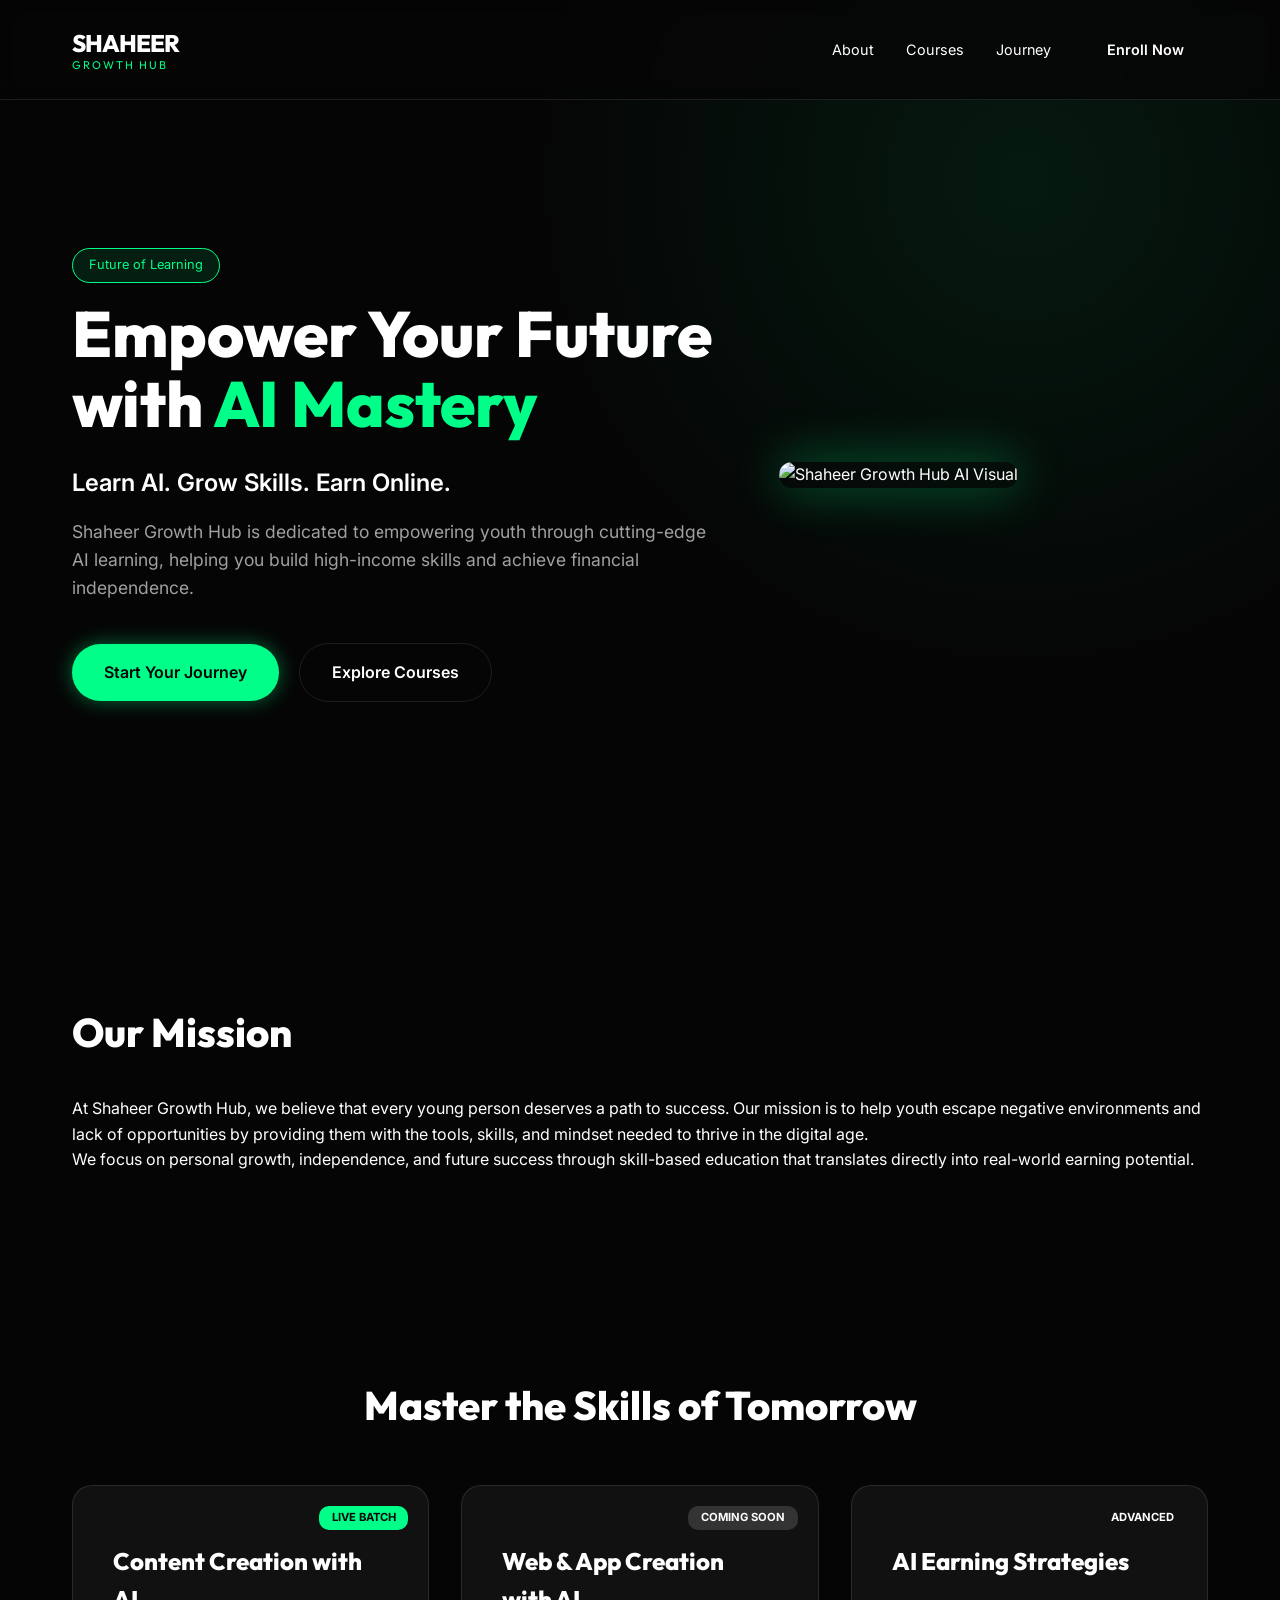
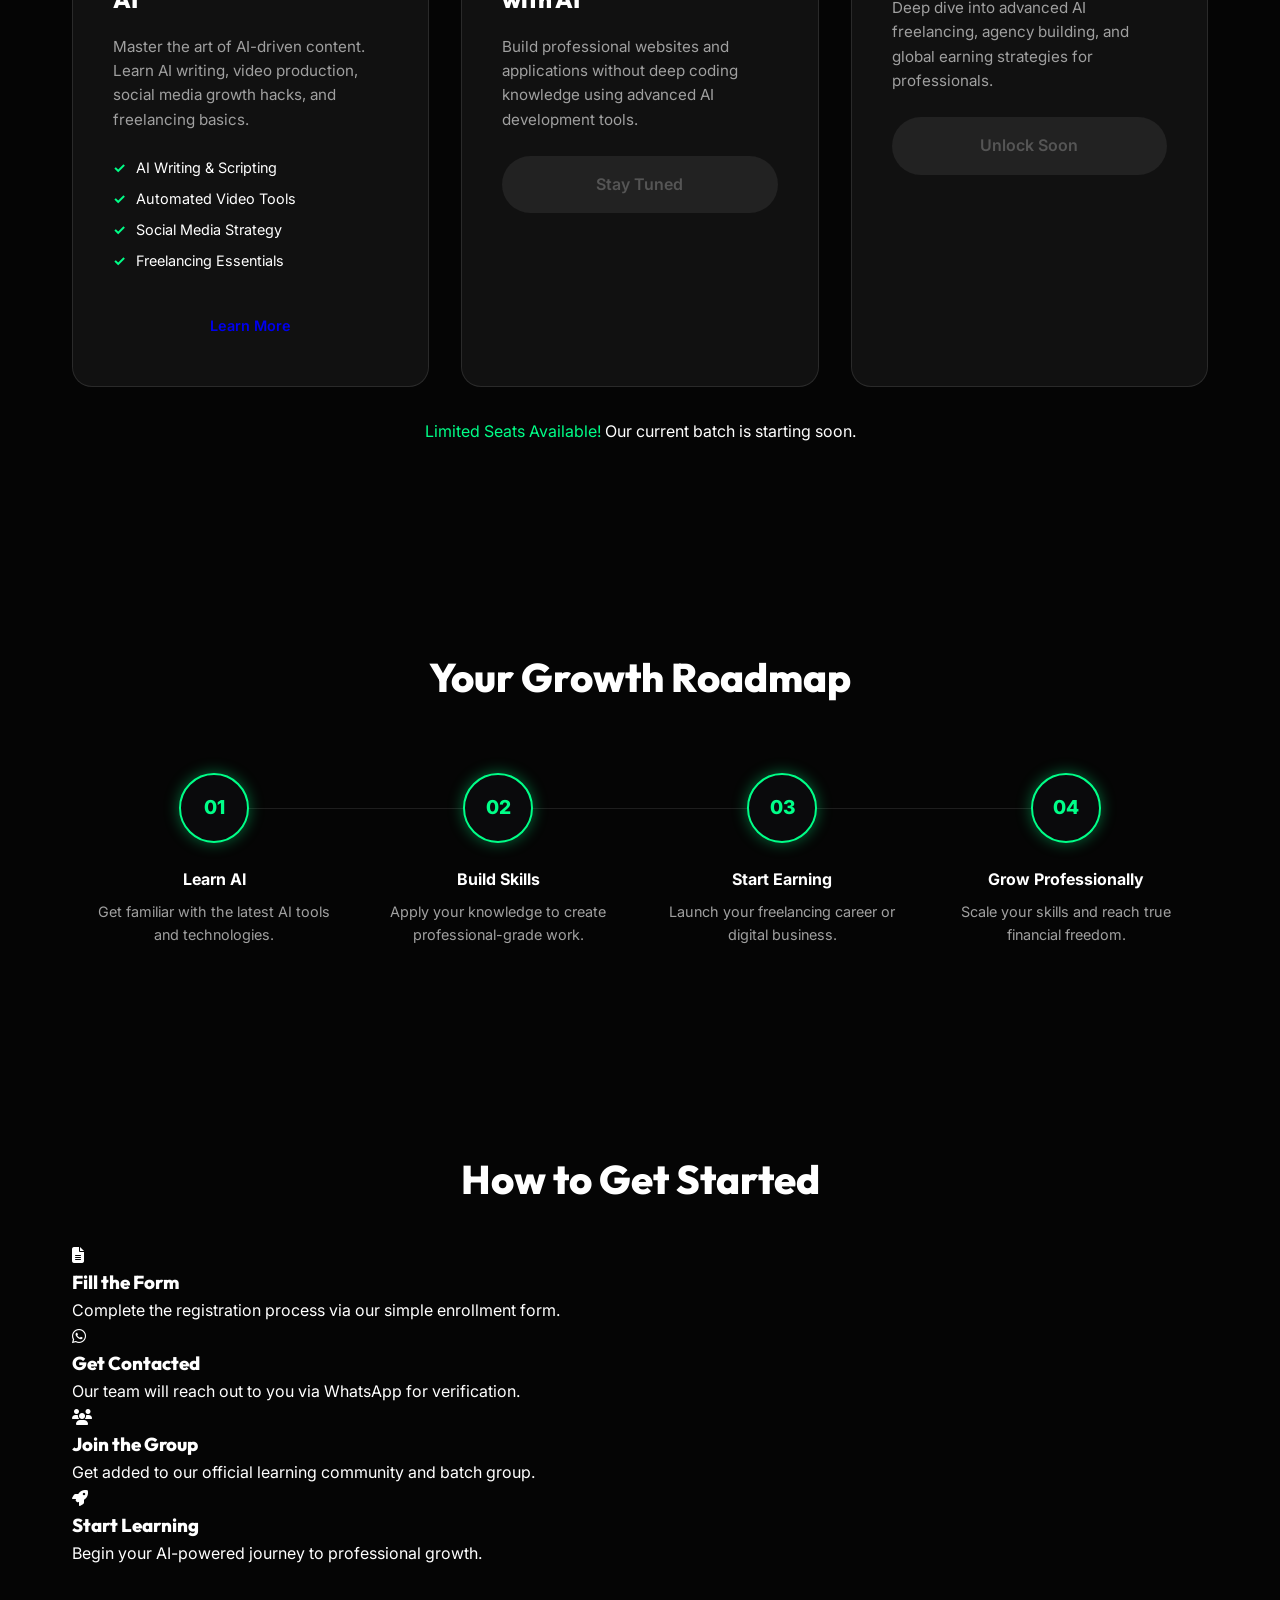
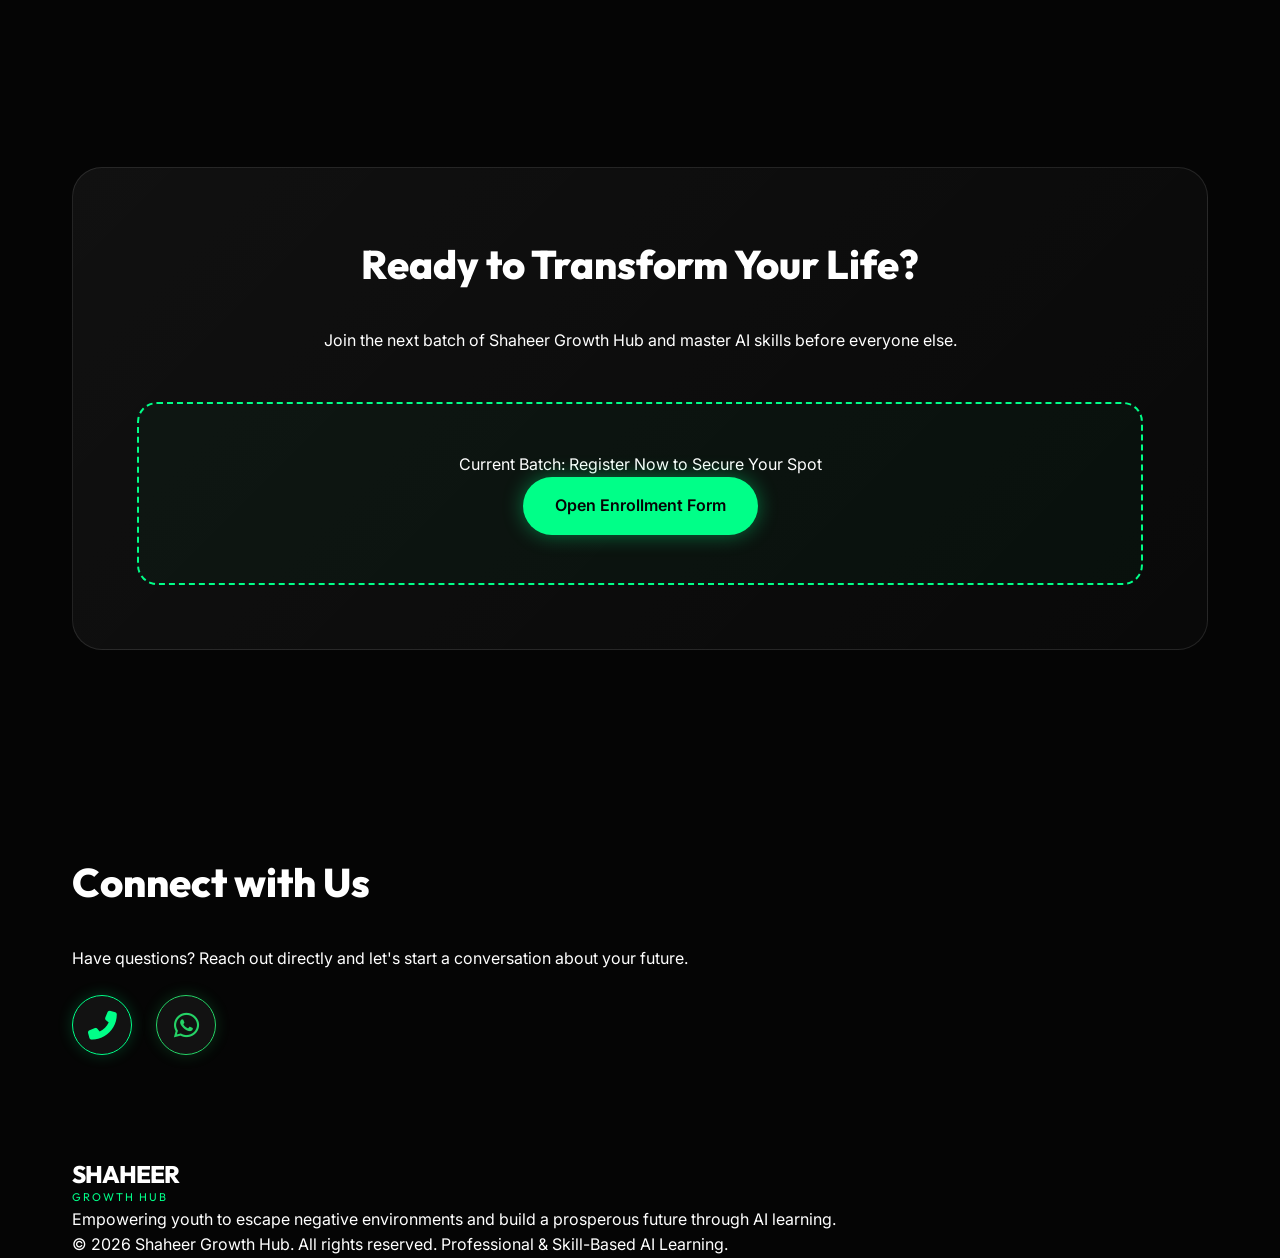
==== index.html @ c0295392 "Add files via upload" ====
<!DOCTYPE html>
<html lang="en">

<head>
    <meta charset="UTF-8">
    <meta name="viewport" content="width=device-width, initial-scale=1.0">
    <title>Shaheer Growth Hub | Learn AI. Grow Skills. Earn Online.</title>
    <meta name="description"
        content="Empowering youth through AI learning and skill-based growth. Start your journey with Shaheer Growth Hub today.">
    <link rel="stylesheet" href="style.css">
    <link rel="preconnect" href="https://fonts.googleapis.com">
    <link rel="preconnect" href="https://fonts.gstatic.com" crossorigin>
    <link
        href="https://fonts.googleapis.com/css2?family=Inter:wght@300;400;600;700;800&family=Outfit:wght@400;600;700;800&display=swap"
        rel="stylesheet">
    <link rel="stylesheet" href="https://cdnjs.cloudflare.com/ajax/libs/font-awesome/6.4.0/css/all.min.css"
        integrity="sha512-iecdLmaskl7CVkqkXNQ/ZH/XLlvWZOJyj7Yy7tcenmpD1ypASozpmT/E0iPtmFIB46ZmdtAc9eNBvH0H/ZpiBw=="
        crossorigin="anonymous" referrerpolicy="no-referrer" />
</head>

<body>

    <!-- Header / Navigation -->
    <header>
        <nav class="container">
            <div class="logo">SHAHEER<span>GROWTH HUB</span></div>
            <ul class="nav-links">
                <li><a href="#about">About</a></li>
                <li><a href="#courses">Courses</a></li>
                <li><a href="#journey">Journey</a></li>
                <li><a href="https://docs.google.com/forms/d/e/1FAIpQLSdB96-YvT9lr67E8rFunnnAn-qFR_ITgN2ZRzqG21204jN9Zw/viewform"
                        target="_blank" class="btn btn-small">Enroll Now</a></li>
            </ul>
        </nav>
    </header>

    <main>
        <!-- Hero Section -->
        <section id="hero" class="hero-section">
            <div class="container hero-content">
                <div class="hero-text animate-fade-in">
                    <span class="badge">Future of Learning</span>
                    <h1>Empower Your Future with <span>AI Mastery</span></h1>
                    <p class="tagline">Learn AI. Grow Skills. Earn Online.</p>
                    <p class="description">Shaheer Growth Hub is dedicated to empowering youth through cutting-edge AI
                        learning, helping you build high-income skills and achieve financial independence.</p>
                    <div class="hero-btns">
                        <a href="#enroll" class="btn btn-primary">Start Your Journey</a>
                        <a href="#courses" class="btn btn-secondary">Explore Courses</a>
                    </div>
                </div>
                <div class="hero-visual animate-glow">
                    <img src="assets/hero_visual.png" alt="Shaheer Growth Hub AI Visual" class="hero-img">
                </div>
            </div>
        </section>

        <!-- About / Mission Section -->
        <section id="about" class="about-section">
            <div class="container grid-2">
                <div class="about-image animate-reveal">
                    <div class="image-placeholder main-mission-img"></div>
                </div>
                <div class="about-text animate-reveal">
                    <h2 class="section-title">Our Mission</h2>
                    <p>At Shaheer Growth Hub, we believe that every young person deserves a path to success. Our mission
                        is to help youth escape negative environments and lack of opportunities by providing them with
                        the tools, skills, and mindset needed to thrive in the digital age.</p>
                    <p>We focus on personal growth, independence, and future success through skill-based education that
                        translates directly into real-world earning potential.</p>
                </div>
            </div>
        </section>

        <!-- Courses Section -->
        <section id="courses" class="courses-section">
            <div class="container">
                <h2 class="section-title text-center">Master the Skills of Tomorrow</h2>
                <div class="courses-grid">
                    <!-- Current Course -->
                    <div class="course-card active animate-reveal">
                        <div class="course-badge">Live Batch</div>
                        <h3>Content Creation with AI</h3>
                        <p>Master the art of AI-driven content. Learn AI writing, video production, social media growth
                            hacks, and freelancing basics.</p>
                        <ul class="course-features">
                            <li>AI Writing & Scripting</li>
                            <li>Automated Video Tools</li>
                            <li>Social Media Strategy</li>
                            <li>Freelancing Essentials</li>
                        </ul>
                        <a href="#enroll" class="btn btn-small btn-block">Learn More</a>
                    </div>

                    <!-- Upcoming Course -->
                    <div class="course-card upcoming animate-reveal">
                        <div class="course-badge">Coming Soon</div>
                        <h3>Web & App Creation with AI</h3>
                        <p>Build professional websites and applications without deep coding knowledge using advanced AI
                            development tools.</p>
                        <a href="#" class="btn btn-disabled btn-block">Stay Tuned</a>
                    </div>

                    <!-- Advanced Placeholder -->
                    <div class="course-card advanced animate-reveal">
                        <div class="course-badge">Advanced</div>
                        <h3>AI Earning Strategies</h3>
                        <p>Deep dive into advanced AI freelancing, agency building, and global earning strategies for
                            professionals.</p>
                        <a href="#" class="btn btn-disabled btn-block">Unlock Soon</a>
                    </div>
                </div>
                <p class="urgency-text text-center mt-4"><span>Limited Seats Available!</span> Our current batch is
                    starting soon.</p>
            </div>
        </section>

        <!-- Growth Journey Section -->
        <section id="journey" class="journey-section">
            <div class="container">
                <h2 class="section-title text-center">Your Growth Roadmap</h2>
                <div class="journey-path">
                    <div class="step">
                        <div class="step-num">01</div>
                        <h4>Learn AI</h4>
                        <p>Get familiar with the latest AI tools and technologies.</p>
                    </div>
                    <div class="step">
                        <div class="step-num">02</div>
                        <h4>Build Skills</h4>
                        <p>Apply your knowledge to create professional-grade work.</p>
                    </div>
                    <div class="step">
                        <div class="step-num">03</div>
                        <h4>Start Earning</h4>
                        <p>Launch your freelancing career or digital business.</p>
                    </div>
                    <div class="step">
                        <div class="step-num">04</div>
                        <h4>Grow Professionally</h4>
                        <p>Scale your skills and reach true financial freedom.</p>
                    </div>
                </div>
            </div>
        </section>

        <!-- How It Works Section -->
        <section id="how-it-works" class="how-it-works">
            <div class="container">
                <h2 class="section-title text-center">How to Get Started</h2>
                <div class="steps-grid">
                    <div class="how-step">
                        <i class="fas fa-file-alt"></i>
                        <h3>Fill the Form</h3>
                        <p>Complete the registration process via our simple enrollment form.</p>
                    </div>
                    <div class="how-step">
                        <i class="fab fa-whatsapp"></i>
                        <h3>Get Contacted</h3>
                        <p>Our team will reach out to you via WhatsApp for verification.</p>
                    </div>
                    <div class="how-step">
                        <i class="fas fa-users"></i>
                        <h3>Join the Group</h3>
                        <p>Get added to our official learning community and batch group.</p>
                    </div>
                    <div class="how-step">
                        <i class="fas fa-rocket"></i>
                        <h3>Start Learning</h3>
                        <p>Begin your AI-powered journey to professional growth.</p>
                    </div>
                </div>
            </div>
        </section>

        <!-- Enrollment Section -->
        <section id="enroll" class="enroll-section">
            <div class="container">
                <div class="enroll-box">
                    <h2 class="section-title">Ready to Transform Your Life?</h2>
                    <p>Join the next batch of Shaheer Growth Hub and master AI skills before everyone else.</p>
                    <div class="form-container">
                        <div class="form-placeholder">
                            <p>Current Batch: Register Now to Secure Your Spot</p>
                            <a href="https://docs.google.com/forms/d/e/1FAIpQLSdB96-YvT9lr67E8rFunnnAn-qFR_ITgN2ZRzqG21204jN9Zw/viewform"
                                target="_blank" class="btn btn-primary">Open Enrollment Form</a>
                        </div>
                    </div>
                </div>
            </div>
        </section>

        <!-- Contact Section -->
        <section id="contact" class="contact-section">
            <div class="container">
                <div class="contact-grid">
                    <div class="contact-info">
                        <h2 class="section-title">Connect with Us</h2>
                        <p>Have questions? Reach out directly and let's start a conversation about your future.</p>
                        <div class="contact-methods">
                            <a href="tel:+923334747734" class="contact-icon" title="Call Us"><i
                                    class="fas fa-phone-alt"></i></a>
                            <a href="https://wa.me/923334747734" target="_blank" class="contact-icon whatsapp-icon"
                                title="WhatsApp Us"><i class="fab fa-whatsapp"></i></a>
                        </div>
                    </div>
                </div>
            </div>
        </section>
    </main>

    <!-- Footer -->
    <footer>
        <div class="container">
            <div class="footer-grid">
                <div class="footer-brand">
                    <div class="logo">SHAHEER<span>GROWTH HUB</span></div>
                    <p>Empowering youth to escape negative environments and build a prosperous future through AI
                        learning.</p>
                </div>
            </div>
            <div class="footer-bottom">
                &copy; 2026 Shaheer Growth Hub. All rights reserved. Professional & Skill-Based AI Learning.
            </div>
        </div>
    </footer>

    <script src="script.js"></script>
</body>

</html>
---- style.css ----
/* Design Tokens & Variables */
:root {
    --bg-dark: #050505;
    --bg-deep: #0a0a0c;
    --accent-green: #00ff88;
    --accent-glow: rgba(0, 255, 136, 0.4);
    --text-main: #ffffff;
    --text-muted: #a0a0a0;
    --glass-bg: rgba(255, 255, 255, 0.05);
    --glass-border: rgba(255, 255, 255, 0.1);
    --transition-slow: 0.5s cubic-bezier(0.4, 0, 0.2, 1);
}

/* Global Styles */
* {
    margin: 0;
    padding: 0;
    box-sizing: border-box;
}

html {
    scroll-behavior: smooth;
}

body {
    background-color: var(--bg-dark);
    color: var(--text-main);
    font-family: 'Inter', sans-serif;
    line-height: 1.6;
    overflow-x: hidden;
}

h1,
h2,
h3,
.logo {
    font-family: 'Outfit', sans-serif;
    font-weight: 800;
}

.container {
    max-width: 1200px;
    margin: 0 auto;
    padding: 0 2rem;
}

section {
    padding: 100px 0;
}

/* Typography Extensions */
span {
    color: var(--accent-green);
}

.section-title {
    font-size: 2.5rem;
    margin-bottom: 2rem;
    position: relative;
}

.text-center {
    text-align: center;
}

.mt-4 {
    margin-top: 2rem;
}

/* Buttons */
.btn {
    display: inline-block;
    padding: 1rem 2rem;
    border-radius: 50px;
    font-weight: 600;
    text-decoration: none;
    transition: var(--transition-slow);
    cursor: pointer;
    border: none;
}

.btn-primary {
    background: var(--accent-green);
    color: var(--bg-dark);
    box-shadow: 0 0 20px var(--accent-glow);
}

.btn-primary:hover {
    transform: translateY(-5px);
    box-shadow: 0 0 40px var(--accent-glow);
}

.btn-secondary {
    background: transparent;
    color: var(--text-main);
    border: 1px solid var(--glass-border);
    margin-left: 1rem;
}

.btn-secondary:hover {
    background: var(--glass-bg);
}

.btn-small {
    padding: 0.6rem 1.5rem;
    font-size: 0.9rem;
}

.btn-block {
    display: block;
    text-align: center;
}

.btn-disabled {
    background: #222;
    color: #555;
    cursor: not-allowed;
}

/* Header */
header {
    padding: 1.5rem 0;
    position: fixed;
    width: 100%;
    z-index: 1000;
    background: rgba(5, 5, 5, 0.8);
    backdrop-filter: blur(10px);
    border-bottom: 1px solid var(--glass-border);
}

nav {
    display: flex;
    justify-content: space-between;
    align-items: center;
}

.logo {
    font-size: 1.5rem;
    letter-spacing: -1px;
}

.logo span {
    display: block;
    font-size: 0.7rem;
    letter-spacing: 2px;
    font-weight: 400;
    margin-top: -5px;
}

.nav-links {
    display: flex;
    list-style: none;
    align-items: center;
    gap: 2rem;
}

.nav-links a {
    color: var(--text-main);
    text-decoration: none;
    font-size: 0.9rem;
    transition: 0.3s;
}

.nav-links a:hover {
    color: var(--accent-green);
}

/* Hero Section */
.hero-section {
    min-height: 100vh;
    display: flex;
    align-items: center;
    padding-top: 150px;
    background: radial-gradient(circle at 80% 20%, #00ff8815 0%, transparent 40%);
}

.hero-content {
    display: grid;
    grid-template-columns: 1.2fr 0.8fr;
    gap: 4rem;
    align-items: center;
}

.hero-text h1 {
    font-size: 4rem;
    line-height: 1.1;
    margin-bottom: 1.5rem;
}

.badge {
    display: inline-block;
    padding: 0.4rem 1rem;
    background: rgba(0, 255, 136, 0.1);
    border: 1px solid var(--accent-green);
    color: var(--accent-green);
    border-radius: 20px;
    font-size: 0.8rem;
    margin-bottom: 1rem;
}

.tagline {
    font-size: 1.5rem;
    font-weight: 600;
    margin-bottom: 1rem;
}

.description {
    color: var(--text-muted);
    font-size: 1.1rem;
    margin-bottom: 2.5rem;
}

.hero-img {
    width: 100%;
    max-width: 500px;
    height: auto;
    border-radius: 30px;
    box-shadow: 0 0 50px var(--accent-glow);
    animation: float 6s ease-in-out infinite;
}

@keyframes float {

    0%,
    100% {
        transform: translateY(0);
    }

    50% {
        transform: translateY(-20px);
    }
}

.visual-blob {
    display: none;
}

@keyframes pulse {

    0%,
    100% {
        transform: scale(1);
    }

    50% {
        transform: scale(1.2);
    }
}

/* Courses Section */
.courses-grid {
    display: grid;
    grid-template-columns: repeat(auto-fit, minmax(300px, 1fr));
    gap: 2rem;
    margin-top: 3rem;
}

.course-card {
    background: var(--glass-bg);
    padding: 2.5rem;
    border-radius: 20px;
    border: 1px solid var(--glass-border);
    transition: var(--transition-slow);
    position: relative;
    overflow: hidden;
}

.course-card:hover {
    background: rgba(255, 255, 255, 0.08);
    transform: translateY(-10px);
    border-color: var(--accent-green);
}

.course-badge {
    position: absolute;
    top: 20px;
    right: 20px;
    font-size: 0.7rem;
    font-weight: 700;
    text-transform: uppercase;
    padding: 0.2rem 0.8rem;
    border-radius: 10px;
}

.active .course-badge {
    background: var(--accent-green);
    color: var(--bg-dark);
}

.upcoming .course-badge {
    background: #333;
    color: #fff;
}

.course-card h3 {
    font-size: 1.5rem;
    margin-bottom: 1rem;
    margin-top: 1rem;
}

.course-card p {
    color: var(--text-muted);
    margin-bottom: 1.5rem;
    font-size: 0.95rem;
}

.course-features {
    list-style: none;
    margin-bottom: 2rem;
}

.course-features li {
    margin-bottom: 0.5rem;
    font-size: 0.9rem;
    display: flex;
    align-items: center;
}

.course-features li::before {
    content: '✓';
    color: var(--accent-green);
    margin-right: 10px;
    font-weight: bold;
}

/* Journey Section */
.journey-path {
    display: flex;
    justify-content: space-between;
    margin-top: 4rem;
    position: relative;
}

.journey-path::after {
    content: '';
    position: absolute;
    top: 35px;
    left: 10%;
    right: 10%;
    height: 1px;
    background: var(--glass-border);
    z-index: 0;
}

.step {
    flex: 1;
    text-align: center;
    position: relative;
    z-index: 1;
    padding: 0 1rem;
}

.step-num {
    width: 70px;
    height: 70px;
    background: var(--bg-deep);
    border: 2px solid var(--accent-green);
    color: var(--accent-green);
    border-radius: 50%;
    display: flex;
    align-items: center;
    justify-content: center;
    margin: 0 auto 1.5rem;
    font-weight: 800;
    font-size: 1.2rem;
    box-shadow: 0 0 15px var(--accent-glow);
}

.step h4 {
    margin-bottom: 0.5rem;
}

.step p {
    font-size: 0.9rem;
    color: var(--text-muted);
}

/* Enrollment Box */
.enroll-box {
    background: linear-gradient(135deg, rgba(255, 255, 255, 0.05) 0%, rgba(255, 255, 255, 0.02) 100%);
    padding: 4rem;
    border-radius: 30px;
    text-align: center;
    border: 1px solid var(--glass-border);
}

.form-placeholder {
    margin-top: 3rem;
    padding: 3rem;
    background: rgba(0, 255, 136, 0.03);
    border: 2px dashed var(--accent-green);
    border-radius: 20px;
    transition: 0.3s;
}

.form-placeholder:hover {
    background: rgba(0, 255, 136, 0.05);
}

/* Animations */
.animate-fade-in {
    opacity: 0;
    transform: translateY(20px);
    animation: fadeIn 1s forwards;
}

@keyframes fadeIn {
    to {
        opacity: 1;
        transform: translateY(0);
    }
}

/* Contact Section & Icons */
.contact-methods {
    display: flex;
    gap: 1.5rem;
    margin-top: 1.5rem;
}

.contact-icon {
    display: flex;
    align-items: center;
    justify-content: center;
    width: 60px;
    height: 60px;
    border-radius: 50%;
    background: var(--glass-bg);
    border: 1px solid var(--accent-green);
    color: var(--accent-green);
    font-size: 1.8rem;
    transition: var(--transition-slow);
    text-decoration: none;
    box-shadow: 0 0 15px rgba(0, 255, 136, 0.2);
}

.contact-icon:hover {
    background: var(--accent-green);
    color: var(--bg-dark);
    transform: translateY(-5px);
    box-shadow: 0 0 30px var(--accent-glow);
}

.contact-icon.whatsapp-icon {
    border-color: #25D366;
    color: #25D366;
    box-shadow: 0 0 15px rgba(37, 211, 102, 0.2);
}

.contact-icon.whatsapp-icon:hover {
    background: #25D366;
    color: var(--text-main);
    box-shadow: 0 0 30px rgba(37, 211, 102, 0.4);
}

/* Responsive */
@media (max-width: 968px) {
    .hero-content {
        grid-template-columns: 1fr;
        text-align: center;
    }

    .hero-text h1 {
        font-size: 3rem;
    }

    .hero-visual {
        display: none;
    }

    .journey-path {
        flex-direction: column;
        gap: 3rem;
    }

    .journey-path::after {
        display: none;
    }
}
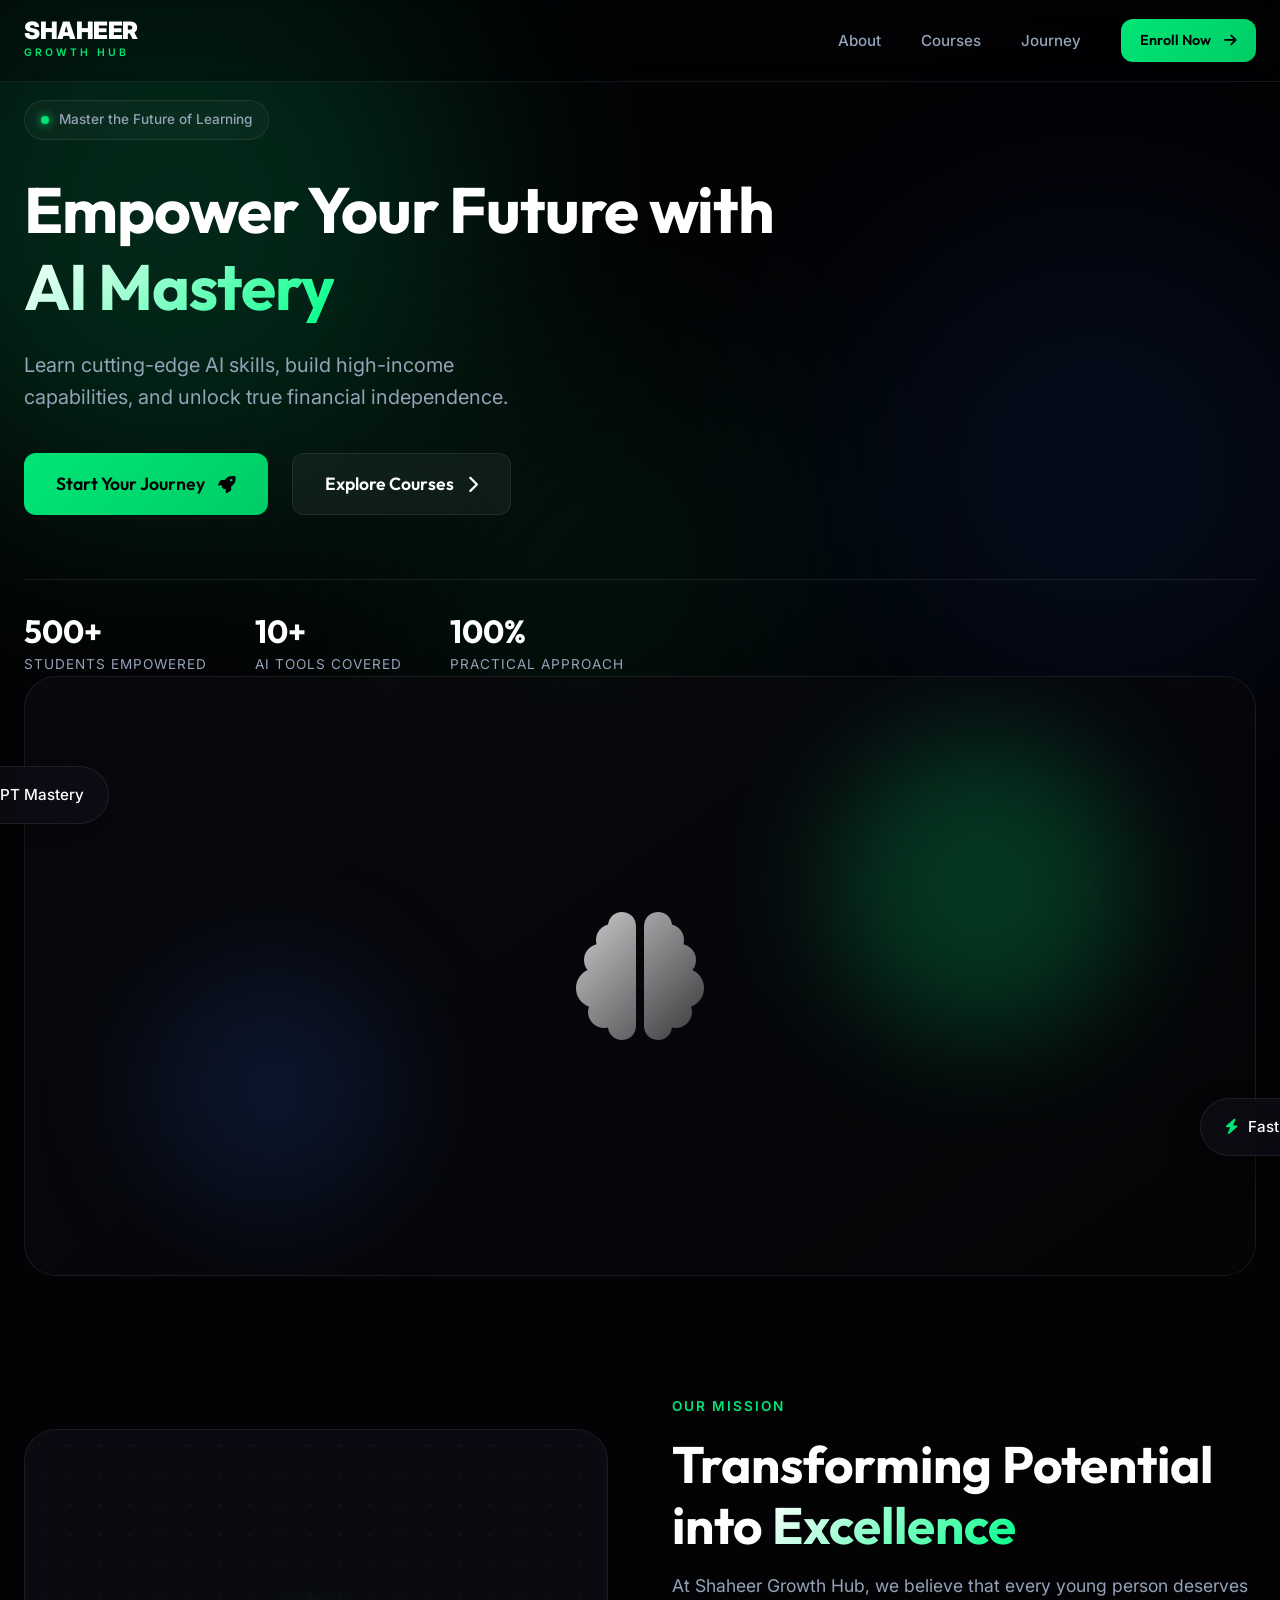
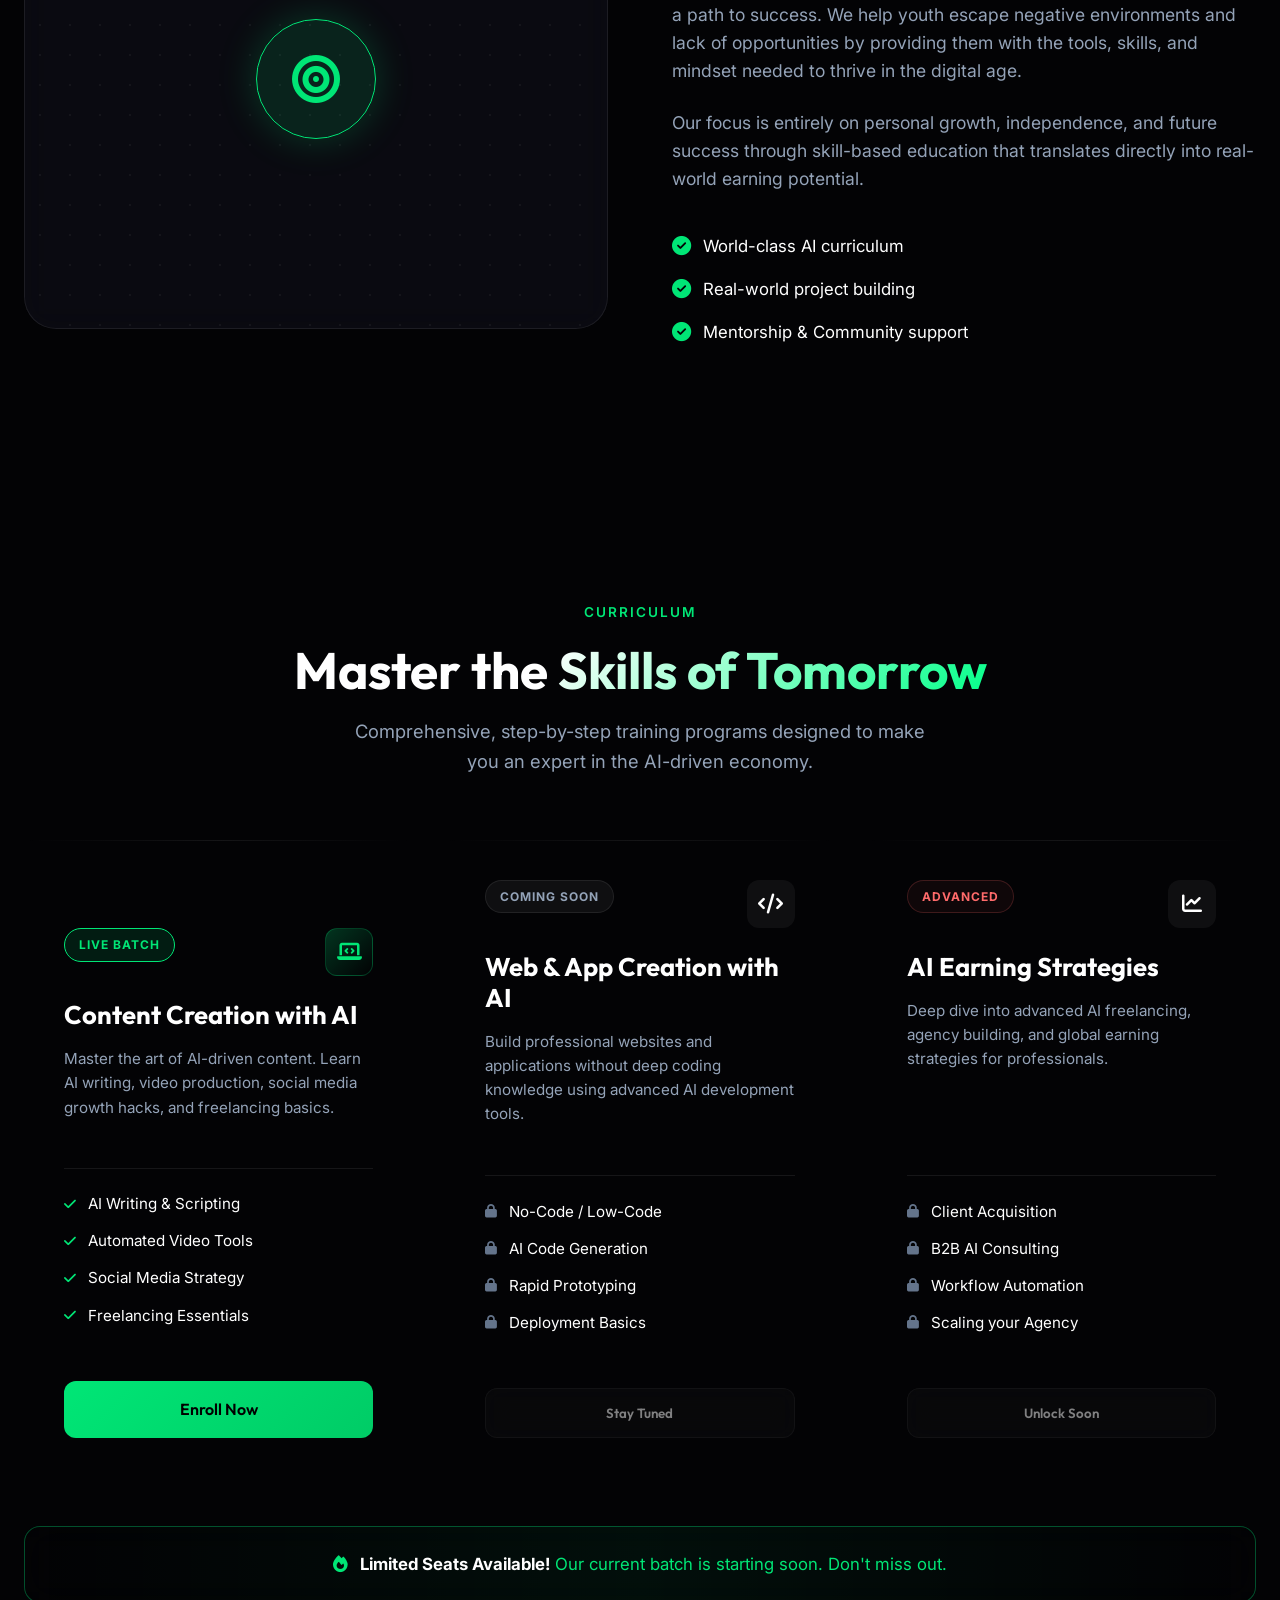
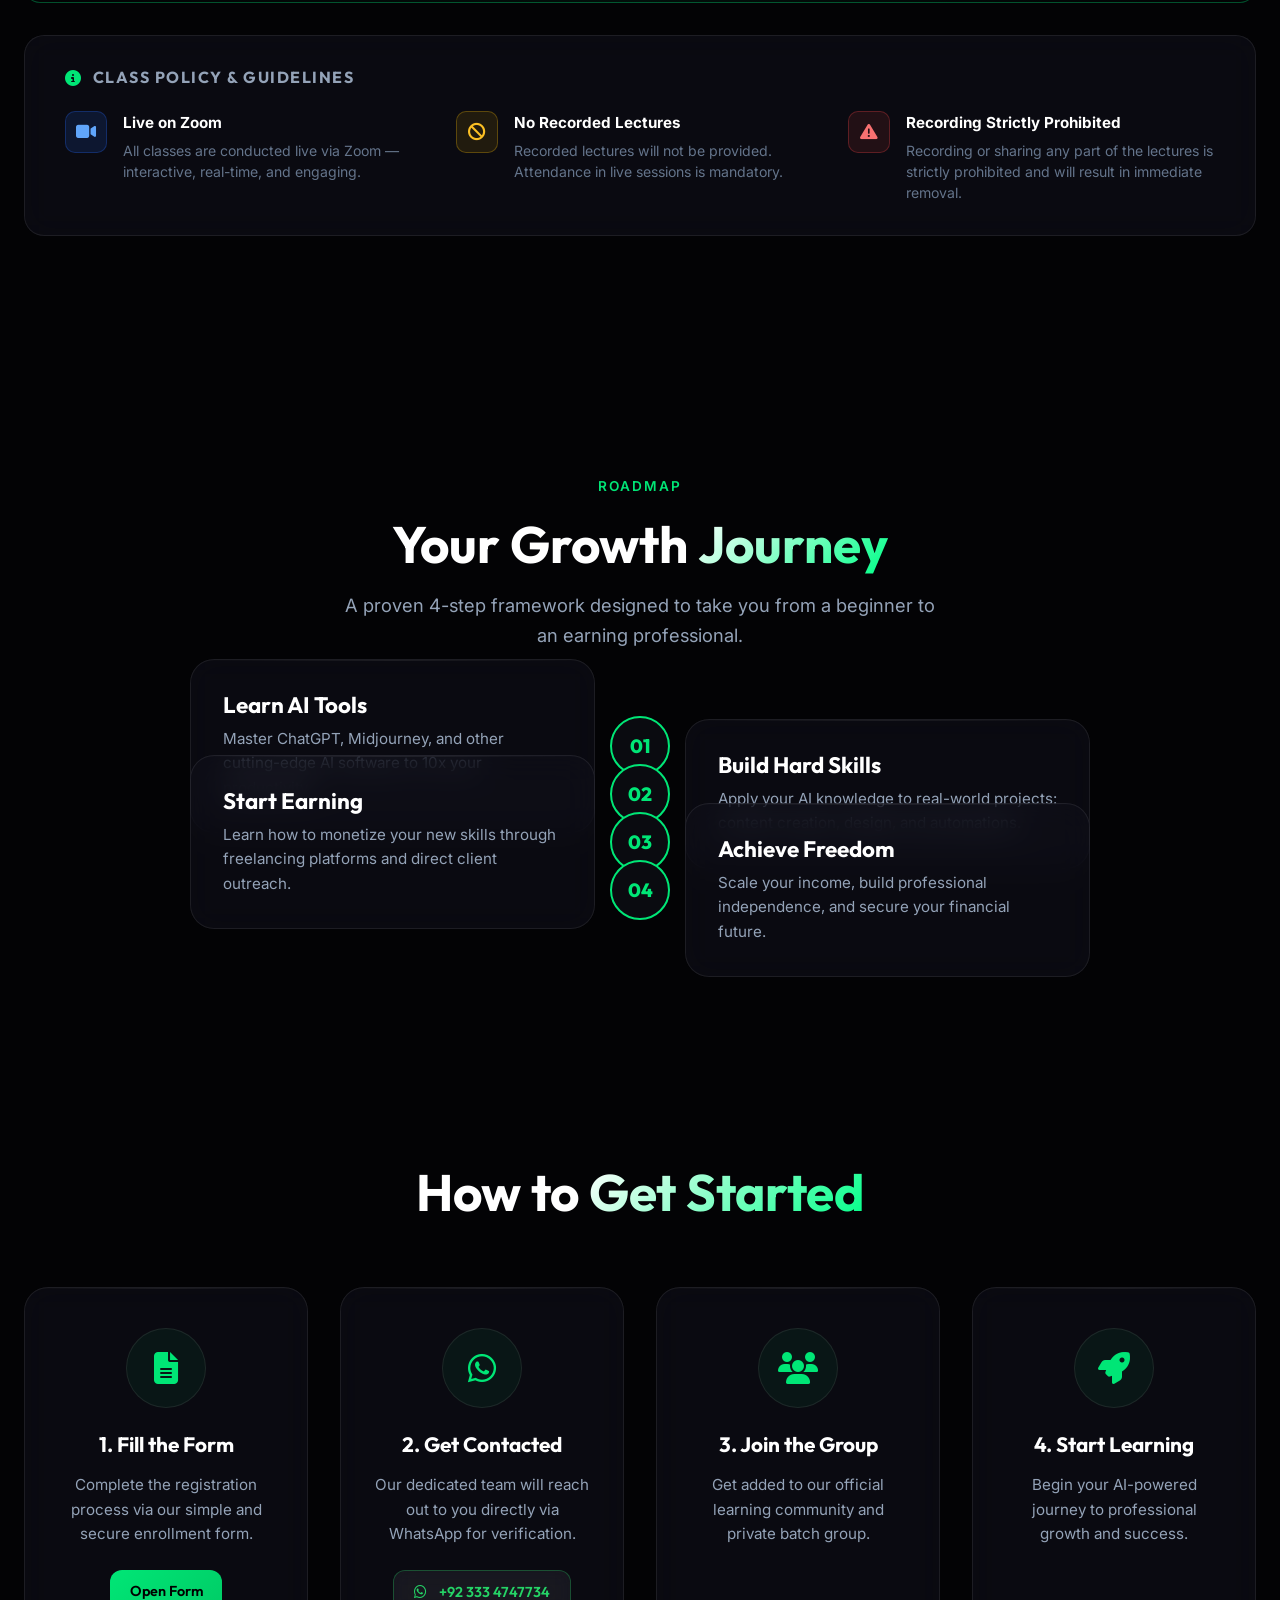
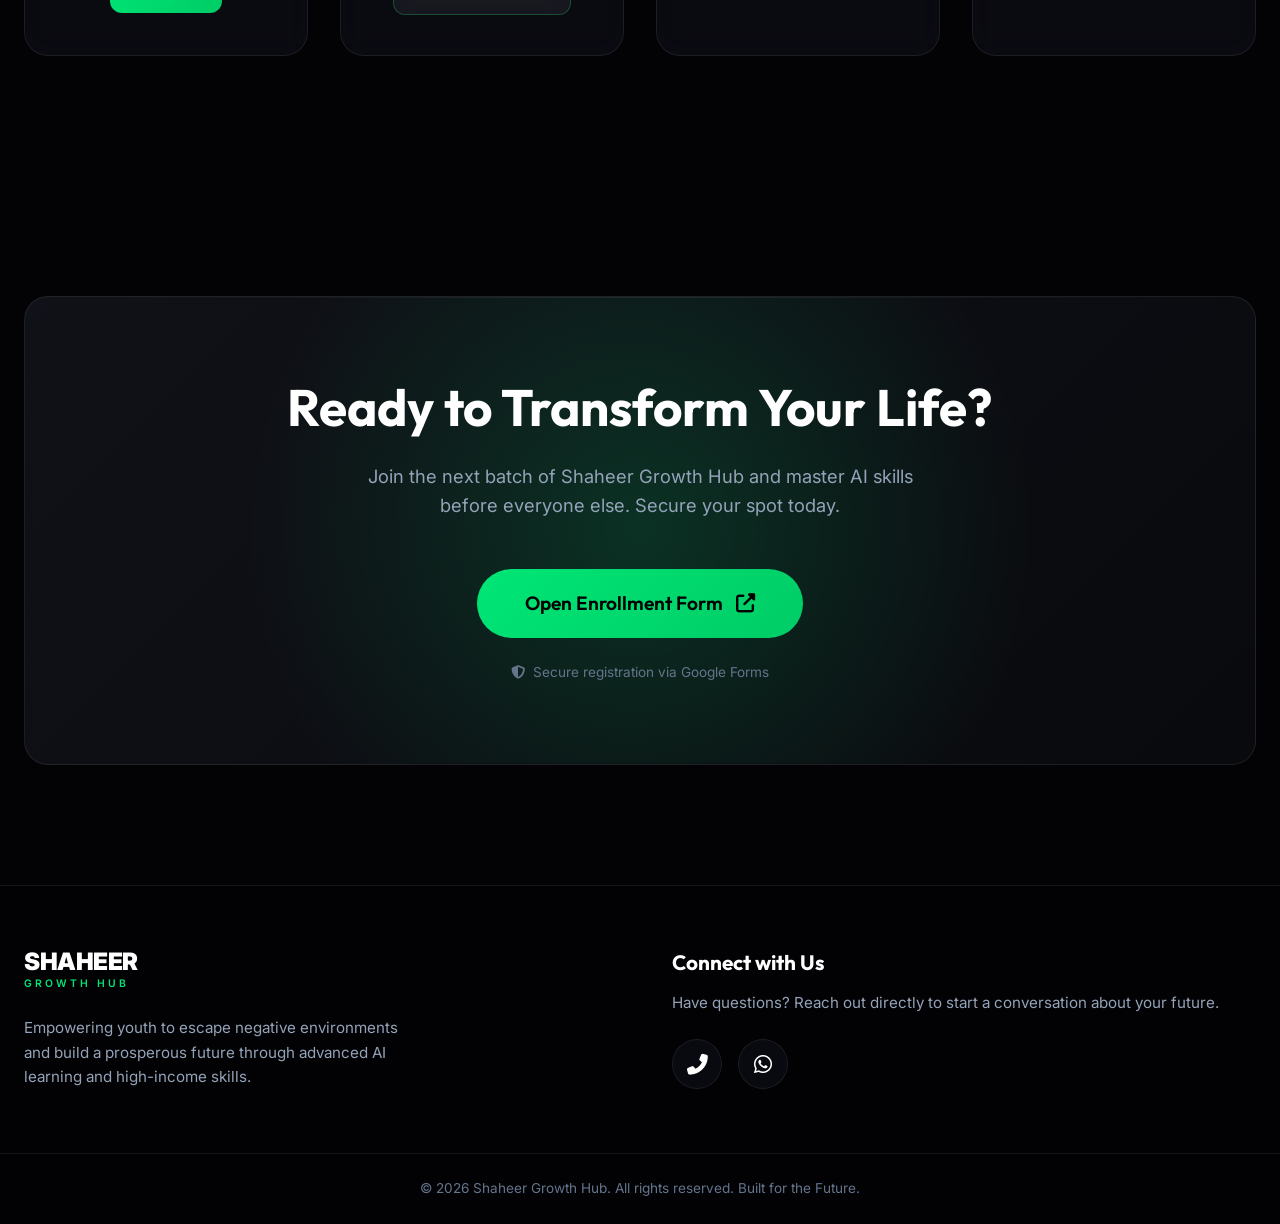
==== commit dd098a02: "Add files via upload" ====
--- a/index.html
+++ b/index.html
@@ -4,14 +4,14 @@
 <head>
     <meta charset="UTF-8">
     <meta name="viewport" content="width=device-width, initial-scale=1.0">
-    <title>Shaheer Growth Hub | Learn AI. Grow Skills. Earn Online.</title>
+    <title>Shaheer Growth Hub | Premium AI Learning</title>
     <meta name="description"
         content="Empowering youth through AI learning and skill-based growth. Start your journey with Shaheer Growth Hub today.">
     <link rel="stylesheet" href="style.css">
     <link rel="preconnect" href="https://fonts.googleapis.com">
     <link rel="preconnect" href="https://fonts.gstatic.com" crossorigin>
     <link
-        href="https://fonts.googleapis.com/css2?family=Inter:wght@300;400;600;700;800&family=Outfit:wght@400;600;700;800&display=swap"
+        href="https://fonts.googleapis.com/css2?family=Inter:wght@300;400;500;600;700&family=Outfit:wght@400;500;600;700;800;900&display=swap"
         rel="stylesheet">
     <link rel="stylesheet" href="https://cdnjs.cloudflare.com/ajax/libs/font-awesome/6.4.0/css/all.min.css"
         integrity="sha512-iecdLmaskl7CVkqkXNQ/ZH/XLlvWZOJyj7Yy7tcenmpD1ypASozpmT/E0iPtmFIB46ZmdtAc9eNBvH0H/ZpiBw=="
@@ -20,207 +20,416 @@
 
 <body>
 
+    <!-- Dynamic Background Elements -->
+    <div class="bg-elements">
+        <div class="orb orb-1"></div>
+        <div class="orb orb-2"></div>
+        <div class="orb orb-3"></div>
+    </div>
+
     <!-- Header / Navigation -->
-    <header>
+    <header class="glass-header">
         <nav class="container">
-            <div class="logo">SHAHEER<span>GROWTH HUB</span></div>
+            <a href="#" class="logo">
+                <span class="logo-text">SHAHEER</span>
+                <span class="logo-subtext">GROWTH HUB</span>
+            </a>
             <ul class="nav-links">
-                <li><a href="#about">About</a></li>
-                <li><a href="#courses">Courses</a></li>
-                <li><a href="#journey">Journey</a></li>
+                <li><a href="#about" class="nav-link">About</a></li>
+                <li><a href="#courses" class="nav-link">Courses</a></li>
+                <li><a href="#journey" class="nav-link">Journey</a></li>
                 <li><a href="https://docs.google.com/forms/d/e/1FAIpQLSdB96-YvT9lr67E8rFunnnAn-qFR_ITgN2ZRzqG21204jN9Zw/viewform"
-                        target="_blank" class="btn btn-small">Enroll Now</a></li>
+                        target="_blank" class="btn btn-primary btn-sm btn-glow">Enroll Now <i
+                            class="fas fa-arrow-right"></i></a></li>
             </ul>
+            <button class="mobile-menu-btn" aria-label="Toggle menu">
+                <i class="fas fa-bars"></i>
+            </button>
         </nav>
     </header>
 
     <main>
         <!-- Hero Section -->
         <section id="hero" class="hero-section">
-            <div class="container hero-content">
-                <div class="hero-text animate-fade-in">
-                    <span class="badge">Future of Learning</span>
-                    <h1>Empower Your Future with <span>AI Mastery</span></h1>
-                    <p class="tagline">Learn AI. Grow Skills. Earn Online.</p>
-                    <p class="description">Shaheer Growth Hub is dedicated to empowering youth through cutting-edge AI
-                        learning, helping you build high-income skills and achieve financial independence.</p>
-                    <div class="hero-btns">
-                        <a href="#enroll" class="btn btn-primary">Start Your Journey</a>
-                        <a href="#courses" class="btn btn-secondary">Explore Courses</a>
-                    </div>
-                </div>
-                <div class="hero-visual animate-glow">
-                    <img src="assets/hero_visual.png" alt="Shaheer Growth Hub AI Visual" class="hero-img">
+            <div class="container hero-container">
+                <div class="hero-content" data-reveal="left">
+                    <div class="badge-modern">
+                        <span class="pulse-dot"></span>
+                        <span class="badge-text">Master the Future of Learning</span>
+                    </div>
+                    <h1 class="hero-title">
+                        Empower Your Future with <br>
+                        <span class="text-gradient">AI Mastery</span>
+                    </h1>
+                    <p class="hero-subtitle">Learn cutting-edge AI skills, build high-income <br>capabilities, and
+                        unlock true financial independence.</p>
+
+                    <div class="hero-actions">
+                        <a href="#enroll" class="btn btn-primary btn-glow btn-lg">Start Your Journey <i
+                                class="fas fa-rocket"></i></a>
+                        <a href="#courses" class="btn btn-secondary btn-glass btn-lg">Explore Courses <i
+                                class="fas fa-chevron-right"></i></a>
+                    </div>
+
+                    <div class="hero-stats">
+                        <div class="stat-item">
+                            <h3 class="stat-number">500+</h3>
+                            <p class="stat-label">Students Empowered</p>
+                        </div>
+                        <div class="stat-item">
+                            <h3 class="stat-number">10+</h3>
+                            <p class="stat-label">AI Tools Covered</p>
+                        </div>
+                        <div class="stat-item">
+                            <h3 class="stat-number">100%</h3>
+                            <p class="stat-label">Practical Approach</p>
+                        </div>
+                    </div>
+                </div>
+
+                <div class="hero-visual-wrapper" data-reveal="right">
+                    <div class="glass-card hero-image-card">
+                        <img src="./assets/hero_visual.png" alt="Shaheer Growth Hub AI Visual" class="hero-img-bg"
+                            onerror="this.style.display='none'">
+                        <!-- Fallback & decorative glow -->
+                        <div class="hero-img-placeholder">
+                            <div class="h-orb h-orb-1"></div>
+                            <div class="h-orb h-orb-2"></div>
+                            <i class="fas fa-brain ai-icon"></i>
+                        </div>
+                    </div>
+                    <!-- Floating aesthetic elements -->
+                    <div class="floating-badge fb-1 glass-card">
+                        <i class="fas fa-robot"></i> <span>ChatGPT Mastery</span>
+                    </div>
+                    <div class="floating-badge fb-2 glass-card">
+                        <i class="fas fa-bolt"></i> <span>Fast Execution</span>
+                    </div>
                 </div>
             </div>
         </section>
 
         <!-- About / Mission Section -->
-        <section id="about" class="about-section">
-            <div class="container grid-2">
-                <div class="about-image animate-reveal">
-                    <div class="image-placeholder main-mission-img"></div>
-                </div>
-                <div class="about-text animate-reveal">
-                    <h2 class="section-title">Our Mission</h2>
-                    <p>At Shaheer Growth Hub, we believe that every young person deserves a path to success. Our mission
-                        is to help youth escape negative environments and lack of opportunities by providing them with
-                        the tools, skills, and mindset needed to thrive in the digital age.</p>
-                    <p>We focus on personal growth, independence, and future success through skill-based education that
-                        translates directly into real-world earning potential.</p>
+        <section id="about" class="section about-section">
+            <div class="container grids-2">
+                <div class="about-visual" data-reveal="up">
+                    <div class="mission-image glass-card">
+                        <div class="abstract-pattern"></div>
+                        <div class="mission-icon-wrapper">
+                            <i class="fas fa-bullseye"></i>
+                        </div>
+                    </div>
+                </div>
+                <div class="about-content" data-reveal="up" style="transition-delay: 0.2s;">
+                    <div class="section-label">Our Mission</div>
+                    <h2 class="section-heading">Transforming Potential <br>into <span
+                            class="text-gradient">Excellence</span></h2>
+                    <p class="section-body">At Shaheer Growth Hub, we believe that every young person deserves a path to
+                        success. We help youth escape negative environments and lack of opportunities by providing them
+                        with the tools, skills, and mindset needed to thrive in the digital age.</p>
+                    <p class="section-body">Our focus is entirely on personal growth, independence, and future success
+                        through skill-based education that translates directly into real-world earning potential.</p>
+                    <ul class="mission-checks">
+                        <li><i class="fas fa-check-circle"></i> World-class AI curriculum</li>
+                        <li><i class="fas fa-check-circle"></i> Real-world project building</li>
+                        <li><i class="fas fa-check-circle"></i> Mentorship & Community support</li>
+                    </ul>
                 </div>
             </div>
         </section>
 
         <!-- Courses Section -->
-        <section id="courses" class="courses-section">
+        <section id="courses" class="section courses-section">
             <div class="container">
-                <h2 class="section-title text-center">Master the Skills of Tomorrow</h2>
+                <div class="section-header text-center" data-reveal="up">
+                    <div class="section-label">Curriculum</div>
+                    <h2 class="section-heading">Master the <span class="text-gradient">Skills of Tomorrow</span></h2>
+                    <p class="section-subtitle">Comprehensive, step-by-step training programs designed to make you an
+                        expert in the AI-driven economy.</p>
+                </div>
+
                 <div class="courses-grid">
                     <!-- Current Course -->
-                    <div class="course-card active animate-reveal">
-                        <div class="course-badge">Live Batch</div>
-                        <h3>Content Creation with AI</h3>
-                        <p>Master the art of AI-driven content. Learn AI writing, video production, social media growth
-                            hacks, and freelancing basics.</p>
+                    <div class="course-card premium-card active-card" data-reveal="up" style="transition-delay: 0.1s;">
+                        <div class="card-glow"></div>
+                        <div class="course-header">
+                            <span class="course-status status-live">Live Batch</span>
+                            <div class="course-icon"><i class="fas fa-laptop-code"></i></div>
+                        </div>
+                        <h3 class="course-title">Content Creation with AI</h3>
+                        <p class="course-desc">Master the art of AI-driven content. Learn AI writing, video production,
+                            social media growth hacks, and freelancing basics.</p>
+
+                        <div class="course-divider"></div>
+
                         <ul class="course-features">
-                            <li>AI Writing & Scripting</li>
-                            <li>Automated Video Tools</li>
-                            <li>Social Media Strategy</li>
-                            <li>Freelancing Essentials</li>
+                            <li><i class="fas fa-check"></i> AI Writing & Scripting</li>
+                            <li><i class="fas fa-check"></i> Automated Video Tools</li>
+                            <li><i class="fas fa-check"></i> Social Media Strategy</li>
+                            <li><i class="fas fa-check"></i> Freelancing Essentials</li>
                         </ul>
-                        <a href="#enroll" class="btn btn-small btn-block">Learn More</a>
+                        <div class="course-action">
+                            <a href="#enroll" class="btn btn-primary btn-block btn-glow">Enroll Now</a>
+                        </div>
                     </div>
 
                     <!-- Upcoming Course -->
-                    <div class="course-card upcoming animate-reveal">
-                        <div class="course-badge">Coming Soon</div>
-                        <h3>Web & App Creation with AI</h3>
-                        <p>Build professional websites and applications without deep coding knowledge using advanced AI
-                            development tools.</p>
-                        <a href="#" class="btn btn-disabled btn-block">Stay Tuned</a>
+                    <div class="course-card premium-card upcoming-card" data-reveal="up"
+                        style="transition-delay: 0.2s;">
+                        <div class="course-header">
+                            <span class="course-status status-soon">Coming Soon</span>
+                            <div class="course-icon"><i class="fas fa-code"></i></div>
+                        </div>
+                        <h3 class="course-title">Web & App Creation with AI</h3>
+                        <p class="course-desc">Build professional websites and applications without deep coding
+                            knowledge using advanced AI development tools.</p>
+
+                        <div class="course-divider"></div>
+
+                        <ul class="course-features">
+                            <li><i class="fas fa-lock text-muted"></i> No-Code / Low-Code</li>
+                            <li><i class="fas fa-lock text-muted"></i> AI Code Generation</li>
+                            <li><i class="fas fa-lock text-muted"></i> Rapid Prototyping</li>
+                            <li><i class="fas fa-lock text-muted"></i> Deployment Basics</li>
+                        </ul>
+                        <div class="course-action">
+                            <button class="btn btn-glass btn-block" disabled>Stay Tuned</button>
+                        </div>
                     </div>
 
                     <!-- Advanced Placeholder -->
-                    <div class="course-card advanced animate-reveal">
-                        <div class="course-badge">Advanced</div>
-                        <h3>AI Earning Strategies</h3>
-                        <p>Deep dive into advanced AI freelancing, agency building, and global earning strategies for
-                            professionals.</p>
-                        <a href="#" class="btn btn-disabled btn-block">Unlock Soon</a>
-                    </div>
-                </div>
-                <p class="urgency-text text-center mt-4"><span>Limited Seats Available!</span> Our current batch is
-                    starting soon.</p>
+                    <div class="course-card premium-card locked-card" data-reveal="up" style="transition-delay: 0.3s;">
+                        <div class="course-header">
+                            <span class="course-status status-locked">Advanced</span>
+                            <div class="course-icon"><i class="fas fa-chart-line"></i></div>
+                        </div>
+                        <h3 class="course-title">AI Earning Strategies</h3>
+                        <p class="course-desc">Deep dive into advanced AI freelancing, agency building, and global
+                            earning strategies for professionals.</p>
+
+                        <div class="course-divider"></div>
+
+                        <ul class="course-features">
+                            <li><i class="fas fa-lock text-muted"></i> Client Acquisition</li>
+                            <li><i class="fas fa-lock text-muted"></i> B2B AI Consulting</li>
+                            <li><i class="fas fa-lock text-muted"></i> Workflow Automation</li>
+                            <li><i class="fas fa-lock text-muted"></i> Scaling your Agency</li>
+                        </ul>
+                        <div class="course-action">
+                            <button class="btn btn-glass btn-block" disabled>Unlock Soon</button>
+                        </div>
+                    </div>
+                </div>
+
+                <div class="urgency-banner glass-card" data-reveal="up">
+                    <div class="urgency-content">
+                        <i class="fas fa-fire flame-icon"></i>
+                        <p><strong>Limited Seats Available!</strong> Our current batch is starting soon. Don't miss out.
+                        </p>
+                    </div>
+                </div>
+
+                <!-- Class Policy Notice -->
+                <div class="policy-banner glass-card" data-reveal="up">
+                    <h4 class="policy-title"><i class="fas fa-info-circle"></i> Class Policy & Guidelines</h4>
+                    <div class="policy-grid">
+                        <div class="policy-item">
+                            <div class="policy-icon zoom-icon"><i class="fas fa-video"></i></div>
+                            <div>
+                                <strong>Live on Zoom</strong>
+                                <p>All classes are conducted live via Zoom — interactive, real-time, and engaging.</p>
+                            </div>
+                        </div>
+                        <div class="policy-item">
+                            <div class="policy-icon no-rec-icon"><i class="fas fa-ban"></i></div>
+                            <div>
+                                <strong>No Recorded Lectures</strong>
+                                <p>Recorded lectures will not be provided. Attendance in live sessions is mandatory.</p>
+                            </div>
+                        </div>
+                        <div class="policy-item">
+                            <div class="policy-icon warning-icon"><i class="fas fa-exclamation-triangle"></i></div>
+                            <div>
+                                <strong>Recording Strictly Prohibited</strong>
+                                <p>Recording or sharing any part of the lectures is strictly prohibited and will result
+                                    in immediate removal.</p>
+                            </div>
+                        </div>
+                    </div>
+                </div>
             </div>
         </section>
 
         <!-- Growth Journey Section -->
-        <section id="journey" class="journey-section">
+        <section id="journey" class="section journey-section">
             <div class="container">
-                <h2 class="section-title text-center">Your Growth Roadmap</h2>
-                <div class="journey-path">
-                    <div class="step">
-                        <div class="step-num">01</div>
-                        <h4>Learn AI</h4>
-                        <p>Get familiar with the latest AI tools and technologies.</p>
-                    </div>
-                    <div class="step">
-                        <div class="step-num">02</div>
-                        <h4>Build Skills</h4>
-                        <p>Apply your knowledge to create professional-grade work.</p>
-                    </div>
-                    <div class="step">
-                        <div class="step-num">03</div>
-                        <h4>Start Earning</h4>
-                        <p>Launch your freelancing career or digital business.</p>
-                    </div>
-                    <div class="step">
-                        <div class="step-num">04</div>
-                        <h4>Grow Professionally</h4>
-                        <p>Scale your skills and reach true financial freedom.</p>
+                <div class="section-header text-center" data-reveal="up">
+                    <div class="section-label">Roadmap</div>
+                    <h2 class="section-heading">Your Growth <span class="text-gradient">Journey</span></h2>
+                    <p class="section-subtitle">A proven 4-step framework designed to take you from a beginner to an
+                        earning professional.</p>
+                </div>
+
+                <div class="journey-timeline">
+                    <div class="timeline-track"></div>
+
+                    <div class="timeline-step" data-reveal="up" style="transition-delay: 0.1s;">
+                        <div class="step-marker">
+                            <span class="step-number">01</span>
+                            <div class="marker-glow"></div>
+                        </div>
+                        <div class="step-content glass-card premium-card">
+                            <h4 class="step-title">Learn AI Tools</h4>
+                            <p class="step-desc">Master ChatGPT, Midjourney, and other cutting-edge AI software to 10x
+                                your productivity.</p>
+                        </div>
+                    </div>
+
+                    <div class="timeline-step step-right" data-reveal="up" style="transition-delay: 0.2s;">
+                        <div class="step-marker">
+                            <span class="step-number">02</span>
+                            <div class="marker-glow"></div>
+                        </div>
+                        <div class="step-content glass-card premium-card">
+                            <h4 class="step-title">Build Hard Skills</h4>
+                            <p class="step-desc">Apply your AI knowledge to real-world projects: content creation,
+                                design, and automations.</p>
+                        </div>
+                    </div>
+
+                    <div class="timeline-step" data-reveal="up" style="transition-delay: 0.3s;">
+                        <div class="step-marker">
+                            <span class="step-number">03</span>
+                            <div class="marker-glow"></div>
+                        </div>
+                        <div class="step-content glass-card premium-card">
+                            <h4 class="step-title">Start Earning</h4>
+                            <p class="step-desc">Learn how to monetize your new skills through freelancing platforms and
+                                direct client outreach.</p>
+                        </div>
+                    </div>
+
+                    <div class="timeline-step step-right" data-reveal="up" style="transition-delay: 0.4s;">
+                        <div class="step-marker">
+                            <span class="step-number">04</span>
+                            <div class="marker-glow"></div>
+                        </div>
+                        <div class="step-content glass-card premium-card">
+                            <h4 class="step-title">Achieve Freedom</h4>
+                            <p class="step-desc">Scale your income, build professional independence, and secure your
+                                financial future.</p>
+                        </div>
                     </div>
                 </div>
             </div>
         </section>
 
         <!-- How It Works Section -->
-        <section id="how-it-works" class="how-it-works">
+        <section id="how-it-works" class="section how-it-works">
             <div class="container">
-                <h2 class="section-title text-center">How to Get Started</h2>
+                <div class="section-header text-center" data-reveal="up">
+                    <h2 class="section-heading">How to <span class="text-gradient">Get Started</span></h2>
+                </div>
+
                 <div class="steps-grid">
-                    <div class="how-step">
-                        <i class="fas fa-file-alt"></i>
-                        <h3>Fill the Form</h3>
-                        <p>Complete the registration process via our simple enrollment form.</p>
-                    </div>
-                    <div class="how-step">
-                        <i class="fab fa-whatsapp"></i>
-                        <h3>Get Contacted</h3>
-                        <p>Our team will reach out to you via WhatsApp for verification.</p>
-                    </div>
-                    <div class="how-step">
-                        <i class="fas fa-users"></i>
-                        <h3>Join the Group</h3>
-                        <p>Get added to our official learning community and batch group.</p>
-                    </div>
-                    <div class="how-step">
-                        <i class="fas fa-rocket"></i>
-                        <h3>Start Learning</h3>
-                        <p>Begin your AI-powered journey to professional growth.</p>
+                    <div class="how-card glass-card premium-card" data-reveal="up" style="transition-delay: 0.1s;">
+                        <div class="how-icon-wrap">
+                            <i class="fas fa-file-alt"></i>
+                        </div>
+                        <h3 class="how-title">1. Fill the Form</h3>
+                        <p class="how-desc">Complete the registration process via our simple and secure enrollment form.
+                        </p>
+                        <a href="https://docs.google.com/forms/d/e/1FAIpQLSdB96-YvT9lr67E8rFunnnAn-qFR_ITgN2ZRzqG21204jN9Zw/viewform"
+                            target="_blank" class="btn btn-primary btn-sm btn-glow" style="margin-top: 1.5rem;">Open
+                            Form</a>
+                    </div>
+
+                    <div class="how-card glass-card premium-card" data-reveal="up" style="transition-delay: 0.2s;">
+                        <div class="how-icon-wrap">
+                            <i class="fab fa-whatsapp"></i>
+                        </div>
+                        <h3 class="how-title">2. Get Contacted</h3>
+                        <p class="how-desc">Our dedicated team will reach out to you directly via WhatsApp for
+                            verification.</p>
+                        <a href="https://wa.me/923334747734" target="_blank" class="btn btn-glass btn-sm"
+                            style="margin-top: 1.5rem; color: #25D366; border-color: rgba(37, 211, 102, 0.3);"><i
+                                class="fab fa-whatsapp"></i> +92 333 4747734</a>
+                    </div>
+
+                    <div class="how-card glass-card premium-card" data-reveal="up" style="transition-delay: 0.3s;">
+                        <div class="how-icon-wrap">
+                            <i class="fas fa-users"></i>
+                        </div>
+                        <h3 class="how-title">3. Join the Group</h3>
+                        <p class="how-desc">Get added to our official learning community and private batch group.</p>
+                    </div>
+
+                    <div class="how-card glass-card premium-card" data-reveal="up" style="transition-delay: 0.4s;">
+                        <div class="how-icon-wrap">
+                            <i class="fas fa-rocket"></i>
+                        </div>
+                        <h3 class="how-title">4. Start Learning</h3>
+                        <p class="how-desc">Begin your AI-powered journey to professional growth and success.</p>
                     </div>
                 </div>
             </div>
         </section>
 
         <!-- Enrollment Section -->
-        <section id="enroll" class="enroll-section">
+        <section id="enroll" class="section enroll-section">
             <div class="container">
-                <div class="enroll-box">
-                    <h2 class="section-title">Ready to Transform Your Life?</h2>
-                    <p>Join the next batch of Shaheer Growth Hub and master AI skills before everyone else.</p>
-                    <div class="form-container">
-                        <div class="form-placeholder">
-                            <p>Current Batch: Register Now to Secure Your Spot</p>
+                <div class="cta-box glass-card premium-card" data-reveal="up">
+                    <div class="cta-glow"></div>
+                    <div class="cta-content">
+                        <h2 class="cta-title">Ready to Transform Your Life?</h2>
+                        <p class="cta-desc">Join the next batch of Shaheer Growth Hub and master AI skills before
+                            everyone else. Secure your spot today.</p>
+
+                        <div class="cta-action">
                             <a href="https://docs.google.com/forms/d/e/1FAIpQLSdB96-YvT9lr67E8rFunnnAn-qFR_ITgN2ZRzqG21204jN9Zw/viewform"
-                                target="_blank" class="btn btn-primary">Open Enrollment Form</a>
-                        </div>
-                    </div>
-                </div>
-            </div>
-        </section>
-
-        <!-- Contact Section -->
-        <section id="contact" class="contact-section">
+                                target="_blank" class="btn btn-primary btn-glow btn-lg pulse-btn">
+                                <span class="btn-text">Open Enrollment Form</span>
+                                <i class="fas fa-external-link-alt"></i>
+                            </a>
+                            <p class="cta-note"><i class="fas fa-shield-alt"></i> Secure registration via Google Forms
+                            </p>
+                        </div>
+                    </div>
+                </div>
+            </div>
+        </section>
+
+    </main>
+
+    <!-- Footer -->
+    <footer class="glass-footer">
+        <div class="footer-top">
+            <div class="container grids-2 footer-grids">
+                <div class="footer-brand">
+                    <a href="#" class="logo">
+                        <span class="logo-text">SHAHEER</span>
+                        <span class="logo-subtext">GROWTH HUB</span>
+                    </a>
+                    <p class="footer-desc">Empowering youth to escape negative environments and build a prosperous
+                        future through advanced AI learning and high-income skills.</p>
+                </div>
+
+                <div class="footer-contact">
+                    <h4 class="footer-heading">Connect with Us</h4>
+                    <p class="footer-text">Have questions? Reach out directly to start a conversation about your future.
+                    </p>
+                    <div class="social-links">
+                        <a href="tel:+923334747734" class="social-btn glass-card" title="Call Us"><i
+                                class="fas fa-phone-alt"></i></a>
+                        <a href="https://wa.me/923334747734" target="_blank" class="social-btn glass-card whatsapp-btn"
+                            title="WhatsApp Us"><i class="fab fa-whatsapp"></i></a>
+                    </div>
+                </div>
+            </div>
+        </div>
+        <div class="footer-bottom">
             <div class="container">
-                <div class="contact-grid">
-                    <div class="contact-info">
-                        <h2 class="section-title">Connect with Us</h2>
-                        <p>Have questions? Reach out directly and let's start a conversation about your future.</p>
-                        <div class="contact-methods">
-                            <a href="tel:+923334747734" class="contact-icon" title="Call Us"><i
-                                    class="fas fa-phone-alt"></i></a>
-                            <a href="https://wa.me/923334747734" target="_blank" class="contact-icon whatsapp-icon"
-                                title="WhatsApp Us"><i class="fab fa-whatsapp"></i></a>
-                        </div>
-                    </div>
-                </div>
-            </div>
-        </section>
-    </main>
-
-    <!-- Footer -->
-    <footer>
-        <div class="container">
-            <div class="footer-grid">
-                <div class="footer-brand">
-                    <div class="logo">SHAHEER<span>GROWTH HUB</span></div>
-                    <p>Empowering youth to escape negative environments and build a prosperous future through AI
-                        learning.</p>
-                </div>
-            </div>
-            <div class="footer-bottom">
-                &copy; 2026 Shaheer Growth Hub. All rights reserved. Professional & Skill-Based AI Learning.
+                <p>&copy; 2026 Shaheer Growth Hub. All rights reserved. Built for the Future.</p>
             </div>
         </div>
     </footer>
--- a/style.css
+++ b/style.css
@@ -1,17 +1,42 @@
-/* Design Tokens & Variables */
+/* ==========================================================================
+   Premium Design Tokens & Variables
+   ========================================================================== */
 :root {
-    --bg-dark: #050505;
-    --bg-deep: #0a0a0c;
-    --accent-green: #00ff88;
-    --accent-glow: rgba(0, 255, 136, 0.4);
-    --text-main: #ffffff;
-    --text-muted: #a0a0a0;
-    --glass-bg: rgba(255, 255, 255, 0.05);
-    --glass-border: rgba(255, 255, 255, 0.1);
-    --transition-slow: 0.5s cubic-bezier(0.4, 0, 0.2, 1);
-}
-
-/* Global Styles */
+    /* Color Palette */
+    --bg-base: #030305;
+    --bg-surface: #0a0b10;
+    --bg-glass: rgba(15, 16, 25, 0.6);
+    --bg-glass-hover: rgba(25, 27, 40, 0.8);
+
+    --accent-primary: #00e676;
+    --accent-secondary: #00ff88;
+    --accent-glow: rgba(0, 255, 136, 0.3);
+    --accent-glow-strong: rgba(0, 255, 136, 0.6);
+
+    --text-primary: #ffffff;
+    --text-secondary: #94a3b8;
+    --text-muted: #64748b;
+
+    --border-glass: rgba(255, 255, 255, 0.08);
+    --border-glass-bright: rgba(255, 255, 255, 0.15);
+
+    /* Typography */
+    --font-heading: 'Outfit', sans-serif;
+    --font-body: 'Inter', sans-serif;
+
+    /* Transitions */
+    --transition-fast: 0.2s cubic-bezier(0.4, 0, 0.2, 1);
+    --transition-normal: 0.4s cubic-bezier(0.4, 0, 0.2, 1);
+    --transition-slow: 0.7s cubic-bezier(0.4, 0, 0.2, 1);
+
+    /* Layout */
+    --container-max: 1280px;
+    --section-spacing: 120px;
+}
+
+/* ==========================================================================
+   Base Styles & Reset
+   ========================================================================== */
 * {
     margin: 0;
     padding: 0;
@@ -20,203 +45,543 @@
 
 html {
     scroll-behavior: smooth;
+    scroll-padding-top: 100px;
 }
 
 body {
-    background-color: var(--bg-dark);
-    color: var(--text-main);
-    font-family: 'Inter', sans-serif;
+    background-color: var(--bg-base);
+    color: var(--text-primary);
+    font-family: var(--font-body);
     line-height: 1.6;
     overflow-x: hidden;
-}
-
+    -webkit-font-smoothing: antialiased;
+    -moz-osx-font-smoothing: grayscale;
+}
+
+/* Custom Scrollbar */
+::-webkit-scrollbar {
+    width: 10px;
+}
+
+::-webkit-scrollbar-track {
+    background: var(--bg-base);
+}
+
+::-webkit-scrollbar-thumb {
+    background: #1e293b;
+    border-radius: 5px;
+}
+
+::-webkit-scrollbar-thumb:hover {
+    background: var(--accent-primary);
+}
+
+/* Typography */
 h1,
 h2,
 h3,
-.logo {
-    font-family: 'Outfit', sans-serif;
-    font-weight: 800;
-}
-
+h4,
+h5,
+h6 {
+    font-family: var(--font-heading);
+    color: var(--text-primary);
+    line-height: 1.2;
+    font-weight: 700;
+}
+
+a {
+    text-decoration: none;
+    color: inherit;
+    transition: var(--transition-normal);
+}
+
+ul {
+    list-style: none;
+}
+
+/* Utility Classes */
 .container {
-    max-width: 1200px;
+    max-width: var(--container-max);
     margin: 0 auto;
-    padding: 0 2rem;
-}
-
-section {
-    padding: 100px 0;
-}
-
-/* Typography Extensions */
-span {
-    color: var(--accent-green);
-}
-
-.section-title {
-    font-size: 2.5rem;
-    margin-bottom: 2rem;
+    padding: 0 1.5rem;
+    width: 100%;
+}
+
+.section {
+    padding: var(--section-spacing) 0;
     position: relative;
+    z-index: 2;
 }
 
 .text-center {
     text-align: center;
 }
 
-.mt-4 {
-    margin-top: 2rem;
-}
-
-/* Buttons */
+.text-gradient {
+    background: linear-gradient(135deg, #ffffff 0%, var(--accent-secondary) 100%);
+    -webkit-background-clip: text;
+    -webkit-text-fill-color: transparent;
+    background-clip: text;
+    display: inline-block;
+}
+
+.text-muted {
+    color: var(--text-muted) !important;
+}
+
+.grids-2 {
+    display: grid;
+    grid-template-columns: repeat(2, 1fr);
+    gap: 4rem;
+    align-items: center;
+}
+
+/* ==========================================================================
+   Background Dynamics
+   ========================================================================== */
+.bg-elements {
+    position: fixed;
+    top: 0;
+    left: 0;
+    right: 0;
+    bottom: 0;
+    overflow: hidden;
+    z-index: 0;
+    pointer-events: none;
+}
+
+.orb {
+    position: absolute;
+    border-radius: 50%;
+    filter: blur(120px);
+    opacity: 0.15;
+    animation: drift 20s infinite alternate ease-in-out;
+}
+
+.orb-1 {
+    width: 600px;
+    height: 600px;
+    background: var(--accent-secondary);
+    top: -10%;
+    left: -10%;
+}
+
+.orb-2 {
+    width: 500px;
+    height: 500px;
+    background: #2563eb;
+    /* Subtly mix logic blue */
+    bottom: 20%;
+    right: -5%;
+    animation-delay: -5s;
+    opacity: 0.1;
+}
+
+.orb-3 {
+    width: 400px;
+    height: 400px;
+    background: var(--accent-primary);
+    top: 40%;
+    left: 30%;
+    animation-duration: 25s;
+    opacity: 0.08;
+}
+
+@keyframes drift {
+    0% {
+        transform: translate(0, 0) scale(1);
+    }
+
+    100% {
+        transform: translate(100px, 50px) scale(1.1);
+    }
+}
+
+/* Glass & Premium Cards */
+.glass-card {
+    background: var(--bg-glass);
+    backdrop-filter: blur(16px);
+    -webkit-backdrop-filter: blur(16px);
+    border: 1px solid var(--border-glass);
+    border-radius: 24px;
+}
+
+.premium-card {
+    transition: var(--transition-normal);
+    position: relative;
+    overflow: hidden;
+}
+
+.premium-card::before {
+    content: '';
+    position: absolute;
+    top: 0;
+    left: 0;
+    right: 0;
+    height: 1px;
+    background: linear-gradient(90deg, transparent, var(--border-glass-bright), transparent);
+    opacity: 0.5;
+    transition: var(--transition-normal);
+}
+
+.premium-card:hover {
+    transform: translateY(-8px);
+    background: var(--bg-glass-hover);
+    border-color: rgba(255, 255, 255, 0.15);
+    box-shadow: 0 20px 40px rgba(0, 0, 0, 0.4), 0 0 40px rgba(0, 255, 136, 0.05);
+}
+
+.premium-card:hover::before {
+    opacity: 1;
+    background: linear-gradient(90deg, transparent, var(--accent-secondary), transparent);
+}
+
+/* ==========================================================================
+   Buttons
+   ========================================================================== */
 .btn {
-    display: inline-block;
-    padding: 1rem 2rem;
-    border-radius: 50px;
+    display: inline-flex;
+    align-items: center;
+    justify-content: center;
+    gap: 0.8rem;
+    font-family: var(--font-heading);
     font-weight: 600;
-    text-decoration: none;
-    transition: var(--transition-slow);
+    border-radius: 12px;
+    transition: var(--transition-normal);
     cursor: pointer;
     border: none;
+    position: relative;
+    overflow: hidden;
+}
+
+.btn-sm {
+    padding: 0.6rem 1.2rem;
+    font-size: 0.9rem;
+}
+
+.btn-lg {
+    padding: 1rem 2rem;
+    font-size: 1.1rem;
+}
+
+.btn-block {
+    width: 100%;
+    padding: 1rem;
 }
 
 .btn-primary {
-    background: var(--accent-green);
-    color: var(--bg-dark);
-    box-shadow: 0 0 20px var(--accent-glow);
-}
-
-.btn-primary:hover {
-    transform: translateY(-5px);
-    box-shadow: 0 0 40px var(--accent-glow);
-}
-
-.btn-secondary {
-    background: transparent;
-    color: var(--text-main);
-    border: 1px solid var(--glass-border);
-    margin-left: 1rem;
-}
-
-.btn-secondary:hover {
-    background: var(--glass-bg);
-}
-
-.btn-small {
-    padding: 0.6rem 1.5rem;
-    font-size: 0.9rem;
-}
-
-.btn-block {
-    display: block;
-    text-align: center;
-}
-
-.btn-disabled {
-    background: #222;
-    color: #555;
+    background: linear-gradient(135deg, var(--accent-primary), #00cc66);
+    color: #000;
+}
+
+.btn-glow:hover {
+    box-shadow: 0 0 25px var(--accent-glow-strong);
+    transform: translateY(-3px);
+}
+
+.btn-glass {
+    background: rgba(255, 255, 255, 0.05);
+    color: var(--text-primary);
+    border: 1px solid var(--border-glass);
+    backdrop-filter: blur(10px);
+}
+
+.btn-glass:hover:not(:disabled) {
+    background: rgba(255, 255, 255, 0.1);
+    border-color: var(--border-glass-bright);
+    transform: translateY(-3px);
+}
+
+.btn:disabled {
+    opacity: 0.5;
     cursor: not-allowed;
 }
 
-/* Header */
-header {
-    padding: 1.5rem 0;
+/* ==========================================================================
+   Header & Navigation
+   ========================================================================== */
+.glass-header {
     position: fixed;
+    top: 0;
+    left: 0;
+    right: 0;
+    z-index: 1000;
+    padding: 1.2rem 0;
+    background: rgba(3, 3, 5, 0.3);
+    backdrop-filter: blur(20px);
+    -webkit-backdrop-filter: blur(20px);
+    border-bottom: 1px solid var(--border-glass);
+    transition: var(--transition-normal);
+}
+
+.glass-header.scrolled {
+    padding: 0.8rem 0;
+    background: rgba(3, 3, 5, 0.85);
+    box-shadow: 0 10px 30px rgba(0, 0, 0, 0.5);
+    border-bottom: 1px solid var(--border-glass-bright);
+}
+
+nav {
+    display: flex;
+    justify-content: space-between;
+    align-items: center;
+}
+
+.logo {
+    display: flex;
+    flex-direction: column;
+}
+
+.logo-text {
+    font-size: 1.5rem;
+    font-weight: 900;
+    letter-spacing: -0.5px;
+    line-height: 1;
+}
+
+.logo-subtext {
+    font-size: 0.65rem;
+    letter-spacing: 3px;
+    color: var(--accent-primary);
+    text-transform: uppercase;
+    font-weight: 600;
+    margin-top: 2px;
+}
+
+.nav-links {
+    display: flex;
+    gap: 2.5rem;
+    align-items: center;
+}
+
+.nav-link {
+    font-size: 0.95rem;
+    font-weight: 500;
+    color: var(--text-secondary);
+    position: relative;
+}
+
+.nav-link::after {
+    content: '';
+    position: absolute;
+    bottom: -5px;
+    left: 0;
+    width: 0;
+    height: 2px;
+    background: var(--accent-primary);
+    transition: var(--transition-fast);
+}
+
+.nav-link:hover {
+    color: var(--text-primary);
+}
+
+.nav-link:hover::after {
     width: 100%;
-    z-index: 1000;
-    background: rgba(5, 5, 5, 0.8);
-    backdrop-filter: blur(10px);
-    border-bottom: 1px solid var(--glass-border);
-}
-
-nav {
-    display: flex;
-    justify-content: space-between;
-    align-items: center;
-}
-
-.logo {
+}
+
+.mobile-menu-btn {
+    display: none;
+    background: none;
+    border: none;
+    color: var(--text-primary);
     font-size: 1.5rem;
-    letter-spacing: -1px;
-}
-
-.logo span {
-    display: block;
-    font-size: 0.7rem;
-    letter-spacing: 2px;
-    font-weight: 400;
-    margin-top: -5px;
-}
-
-.nav-links {
-    display: flex;
-    list-style: none;
-    align-items: center;
-    gap: 2rem;
-}
-
-.nav-links a {
-    color: var(--text-main);
-    text-decoration: none;
-    font-size: 0.9rem;
-    transition: 0.3s;
-}
-
-.nav-links a:hover {
-    color: var(--accent-green);
-}
-
-/* Hero Section */
+    cursor: pointer;
+}
+
+/* ==========================================================================
+   Hero Section
+   ========================================================================== */
 .hero-section {
     min-height: 100vh;
     display: flex;
     align-items: center;
-    padding-top: 150px;
-    background: radial-gradient(circle at 80% 20%, #00ff8815 0%, transparent 40%);
-}
-
-.hero-content {
-    display: grid;
-    grid-template-columns: 1.2fr 0.8fr;
-    gap: 4rem;
-    align-items: center;
-}
-
-.hero-text h1 {
-    font-size: 4rem;
-    line-height: 1.1;
+    padding-top: 100px;
+    /* Offset for header */
+}
+
+.badge-modern {
+    display: inline-flex;
+    align-items: center;
+    gap: 10px;
+    padding: 8px 16px;
+    background: rgba(255, 255, 255, 0.03);
+    border: 1px solid var(--border-glass);
+    border-radius: 100px;
+    margin-bottom: 2rem;
+    font-size: 0.85rem;
+    font-weight: 500;
+    color: var(--text-secondary);
+}
+
+.pulse-dot {
+    width: 8px;
+    height: 8px;
+    background: var(--accent-primary);
+    border-radius: 50%;
+    box-shadow: 0 0 10px var(--accent-primary);
+    animation: pulse 2s infinite;
+}
+
+@keyframes pulse {
+    0% {
+        box-shadow: 0 0 0 0 rgba(0, 255, 136, 0.4);
+    }
+
+    70% {
+        box-shadow: 0 0 0 10px rgba(0, 255, 136, 0);
+    }
+
+    100% {
+        box-shadow: 0 0 0 0 rgba(0, 255, 136, 0);
+    }
+}
+
+.hero-title {
+    font-size: clamp(3rem, 5vw, 4.5rem);
+    letter-spacing: -1px;
     margin-bottom: 1.5rem;
 }
 
-.badge {
-    display: inline-block;
-    padding: 0.4rem 1rem;
-    background: rgba(0, 255, 136, 0.1);
-    border: 1px solid var(--accent-green);
-    color: var(--accent-green);
-    border-radius: 20px;
-    font-size: 0.8rem;
-    margin-bottom: 1rem;
-}
-
-.tagline {
-    font-size: 1.5rem;
-    font-weight: 600;
-    margin-bottom: 1rem;
-}
-
-.description {
-    color: var(--text-muted);
-    font-size: 1.1rem;
+.hero-subtitle {
+    font-size: clamp(1.1rem, 2vw, 1.25rem);
+    color: var(--text-secondary);
     margin-bottom: 2.5rem;
-}
-
-.hero-img {
+    max-width: 540px;
+}
+
+.hero-actions {
+    display: flex;
+    gap: 1.5rem;
+    margin-bottom: 4rem;
+}
+
+.hero-stats {
+    display: flex;
+    gap: 3rem;
+    border-top: 1px solid var(--border-glass);
+    padding-top: 2rem;
+}
+
+.stat-number {
+    font-size: 2rem;
+    color: var(--text-primary);
+    margin-bottom: 0.2rem;
+}
+
+.stat-label {
+    font-size: 0.85rem;
+    color: var(--text-secondary);
+    text-transform: uppercase;
+    letter-spacing: 1px;
+}
+
+/* Hero Visual */
+.hero-visual-wrapper {
+    position: relative;
+    height: 600px;
     width: 100%;
-    max-width: 500px;
-    height: auto;
-    border-radius: 30px;
-    box-shadow: 0 0 50px var(--accent-glow);
+}
+
+.hero-image-card {
+    width: 100%;
+    height: 100%;
+    border-radius: 32px;
+    display: flex;
+    align-items: center;
+    justify-content: center;
+    position: relative;
+    overflow: hidden;
+    background: linear-gradient(145deg, rgba(10, 11, 16, 0.8), rgba(5, 5, 8, 0.9));
+}
+
+.hero-img-bg {
+    position: absolute;
+    width: 100%;
+    height: 100%;
+    object-fit: cover;
+    opacity: 0.8;
+    z-index: 1;
+}
+
+.hero-img-placeholder {
+    width: 100%;
+    height: 100%;
+    position: relative;
+    display: flex;
+    align-items: center;
+    justify-content: center;
+    z-index: 0;
+}
+
+.h-orb {
+    position: absolute;
+    border-radius: 50%;
+    filter: blur(60px);
+}
+
+.h-orb-1 {
+    width: 300px;
+    height: 300px;
+    background: rgba(0, 255, 136, 0.2);
+    top: 10%;
+    right: 10%;
+    animation: spin 10s linear infinite;
+}
+
+.h-orb-2 {
+    width: 250px;
+    height: 250px;
+    background: rgba(37, 99, 235, 0.15);
+    bottom: 10%;
+    left: 10%;
+    animation: spin 15s linear infinite reverse;
+}
+
+@keyframes spin {
+    100% {
+        transform: rotate(360deg);
+    }
+}
+
+.ai-icon {
+    font-size: 8rem;
+    color: rgba(255, 255, 255, 0.05);
+    /* very subtle */
+    z-index: 1;
+    background: linear-gradient(135deg, rgba(255, 255, 255, 0.8), rgba(255, 255, 255, 0.2));
+    -webkit-background-clip: text;
+    -webkit-text-fill-color: transparent;
+}
+
+.floating-badge {
+    position: absolute;
+    padding: 1rem 1.5rem;
+    display: flex;
+    align-items: center;
+    gap: 10px;
+    font-weight: 500;
+    font-size: 0.95rem;
+    border-radius: 100px;
+    box-shadow: 0 15px 30px rgba(0, 0, 0, 0.3);
     animation: float 6s ease-in-out infinite;
+    z-index: 2;
+}
+
+.floating-badge i {
+    color: var(--accent-primary);
+}
+
+.fb-1 {
+    top: 15%;
+    left: -10%;
+    animation-delay: 0s;
+}
+
+.fb-2 {
+    bottom: 20%;
+    right: -10%;
+    animation-delay: 2s;
 }
 
 @keyframes float {
@@ -227,253 +592,745 @@
     }
 
     50% {
-        transform: translateY(-20px);
-    }
-}
-
-.visual-blob {
-    display: none;
-}
-
-@keyframes pulse {
-
-    0%,
-    100% {
-        transform: scale(1);
-    }
-
-    50% {
-        transform: scale(1.2);
-    }
-}
-
-/* Courses Section */
+        transform: translateY(-15px);
+    }
+}
+
+/* ==========================================================================
+   Shared Section Header
+   ========================================================================== */
+.section-header {
+    margin-bottom: 4rem;
+}
+
+.section-label {
+    text-transform: uppercase;
+    letter-spacing: 2px;
+    font-size: 0.85rem;
+    color: var(--accent-primary);
+    font-weight: 600;
+    margin-bottom: 1rem;
+}
+
+.section-heading {
+    font-size: clamp(2.5rem, 4vw, 3.5rem);
+    margin-bottom: 1rem;
+}
+
+.section-subtitle {
+    font-size: 1.15rem;
+    color: var(--text-secondary);
+    max-width: 600px;
+    margin: 0 auto;
+}
+
+/* ==========================================================================
+   About Section
+   ========================================================================== */
+.mission-image {
+    width: 100%;
+    height: 500px;
+    position: relative;
+    border-radius: 32px;
+    overflow: hidden;
+    display: flex;
+    align-items: center;
+    justify-content: center;
+}
+
+.abstract-pattern {
+    position: absolute;
+    inset: 0;
+    background-image: radial-gradient(var(--border-glass-bright) 1px, transparent 1px);
+    background-size: 30px 30px;
+    opacity: 0.3;
+}
+
+.mission-icon-wrapper {
+    width: 120px;
+    height: 120px;
+    background: rgba(0, 255, 136, 0.1);
+    border: 1px solid var(--accent-primary);
+    border-radius: 50%;
+    display: flex;
+    align-items: center;
+    justify-content: center;
+    font-size: 3rem;
+    color: var(--accent-primary);
+    box-shadow: 0 0 40px rgba(0, 255, 136, 0.2);
+    z-index: 1;
+}
+
+.section-body {
+    color: var(--text-secondary);
+    font-size: 1.1rem;
+    margin-bottom: 1.5rem;
+}
+
+.mission-checks {
+    margin-top: 2.5rem;
+}
+
+.mission-checks li {
+    display: flex;
+    align-items: center;
+    gap: 12px;
+    font-size: 1.05rem;
+    margin-bottom: 1rem;
+    color: var(--text-primary);
+}
+
+.mission-checks i {
+    color: var(--accent-primary);
+    font-size: 1.2rem;
+}
+
+/* ==========================================================================
+   Courses Section
+   ========================================================================== */
 .courses-grid {
     display: grid;
-    grid-template-columns: repeat(auto-fit, minmax(300px, 1fr));
+    grid-template-columns: repeat(auto-fit, minmax(340px, 1fr));
     gap: 2rem;
+}
+
+.course-card {
+    padding: 2.5rem;
+    display: flex;
+    flex-direction: column;
+    height: 100%;
+}
+
+.card-glow {
+    position: absolute;
+    top: 50%;
+    left: 50%;
+    transform: translate(-50%, -50%);
+    width: 80%;
+    height: 80%;
+    background: radial-gradient(circle, var(--accent-glow) 0%, transparent 70%);
+    opacity: 0;
+    transition: var(--transition-normal);
+    z-index: 0;
+    pointer-events: none;
+}
+
+.course-card:hover .card-glow {
+    opacity: 1;
+}
+
+.course-card>* {
+    z-index: 1;
+    position: relative;
+}
+
+.course-header {
+    display: flex;
+    justify-content: space-between;
+    align-items: flex-start;
+    margin-bottom: 1.5rem;
+}
+
+.course-status {
+    font-size: 0.75rem;
+    font-weight: 700;
+    text-transform: uppercase;
+    padding: 6px 14px;
+    border-radius: 100px;
+    letter-spacing: 1px;
+}
+
+.status-live {
+    background: rgba(0, 255, 136, 0.1);
+    color: var(--accent-primary);
+    border: 1px solid var(--accent-primary);
+}
+
+.status-soon {
+    background: rgba(255, 255, 255, 0.05);
+    color: var(--text-secondary);
+    border: 1px solid var(--border-glass);
+}
+
+.status-locked {
+    background: rgba(255, 100, 100, 0.05);
+    color: #ff6b6b;
+    border: 1px solid rgba(255, 100, 100, 0.2);
+}
+
+.course-icon {
+    width: 48px;
+    height: 48px;
+    background: rgba(255, 255, 255, 0.05);
+    border-radius: 12px;
+    display: flex;
+    align-items: center;
+    justify-content: center;
+    font-size: 1.25rem;
+    color: var(--text-primary);
+}
+
+.active-card .course-icon {
+    background: linear-gradient(135deg, rgba(0, 255, 136, 0.2), transparent);
+    color: var(--accent-primary);
+    border: 1px solid rgba(0, 255, 136, 0.2);
+}
+
+.course-title {
+    font-size: 1.6rem;
+    margin-bottom: 1rem;
+}
+
+.course-desc {
+    color: var(--text-secondary);
+    font-size: 0.95rem;
+    margin-bottom: 1.5rem;
+    flex-grow: 1;
+}
+
+.course-divider {
+    height: 1px;
+    background: var(--border-glass);
+    margin: 1.5rem 0;
+}
+
+.course-features {
+    margin-bottom: 2.5rem;
+}
+
+.course-features li {
+    font-size: 0.95rem;
+    color: var(--text-primary);
+    margin-bottom: 0.8rem;
+    display: flex;
+    align-items: center;
+    gap: 12px;
+}
+
+.course-features i {
+    color: var(--accent-primary);
+    font-size: 0.85rem;
+}
+
+.course-features i.text-muted {
+    color: var(--text-muted);
+}
+
+.urgency-banner {
     margin-top: 3rem;
-}
-
-.course-card {
-    background: var(--glass-bg);
-    padding: 2.5rem;
-    border-radius: 20px;
-    border: 1px solid var(--glass-border);
-    transition: var(--transition-slow);
+    padding: 1.5rem;
+    text-align: center;
+    border-radius: 16px;
+    border: 1px solid rgba(0, 255, 136, 0.3);
+    background: linear-gradient(90deg, transparent, rgba(0, 255, 136, 0.05), transparent);
+}
+
+.urgency-content {
+    display: inline-flex;
+    align-items: center;
+    gap: 12px;
+    color: var(--accent-primary);
+    font-size: 1.05rem;
+}
+
+.urgency-content strong {
+    color: var(--text-primary);
+}
+
+.flame-icon {
+    animation: pulse 2s infinite;
+}
+
+/* ==========================================================================
+   Journey / Roadmap Section
+   ========================================================================== */
+.journey-timeline {
+    position: relative;
+    max-width: 900px;
+    margin: 0 auto;
+    padding: 2rem 0;
+}
+
+.timeline-track {
+    position: absolute;
+    top: 0;
+    bottom: 0;
+    left: 50%;
+    width: 2px;
+    background: linear-gradient(to bottom, transparent, var(--accent-primary), transparent);
+    transform: translateX(-50%);
+    opacity: 0.3;
+}
+
+.timeline-step {
+    display: flex;
+    justify-content: center;
+    align-items: center;
+    width: 100%;
+    margin-bottom: 3rem;
+    position: relative;
+    z-index: 1;
+}
+
+.timeline-step:last-child {
+    margin-bottom: 0;
+}
+
+.step-marker {
+    position: absolute;
+    left: 50%;
+    transform: translateX(-50%);
+    width: 60px;
+    height: 60px;
+    background: var(--bg-surface);
+    border: 2px solid var(--accent-primary);
+    border-radius: 50%;
+    display: flex;
+    align-items: center;
+    justify-content: center;
+    z-index: 2;
+}
+
+.step-number {
+    font-family: var(--font-heading);
+    font-weight: 800;
+    color: var(--accent-primary);
+    font-size: 1.2rem;
+}
+
+.marker-glow {
+    position: absolute;
+    inset: -10px;
+    background: radial-gradient(circle, var(--accent-glow-strong) 0%, transparent 70%);
+    border-radius: 50%;
+    z-index: -1;
+    opacity: 0;
+    transition: var(--transition-normal);
+}
+
+.timeline-step:hover .marker-glow {
+    opacity: 1;
+}
+
+.step-content {
+    width: 45%;
+    padding: 2rem;
+    position: absolute;
+    left: 0;
+}
+
+.step-right .step-content {
+    left: auto;
+    right: 0;
+}
+
+.step-title {
+    font-size: 1.4rem;
+    margin-bottom: 0.5rem;
+    color: var(--text-primary);
+}
+
+.step-desc {
+    color: var(--text-secondary);
+    font-size: 0.95rem;
+}
+
+/* ==========================================================================
+   How It Works Section
+   ========================================================================== */
+.steps-grid {
+    display: grid;
+    grid-template-columns: repeat(auto-fit, minmax(260px, 1fr));
+    gap: 2rem;
+}
+
+.how-card {
+    padding: 2.5rem 2rem;
+    text-align: center;
+}
+
+.how-icon-wrap {
+    width: 80px;
+    height: 80px;
+    background: rgba(0, 255, 136, 0.05);
+    border-radius: 50%;
+    display: inline-flex;
+    align-items: center;
+    justify-content: center;
+    font-size: 2rem;
+    color: var(--accent-primary);
+    margin-bottom: 1.5rem;
+    transition: var(--transition-normal);
+    border: 1px solid var(--border-glass);
+}
+
+.how-card:hover .how-icon-wrap {
+    transform: scale(1.1) translateY(-5px);
+    background: rgba(0, 255, 136, 0.1);
+    box-shadow: 0 10px 25px rgba(0, 255, 136, 0.2);
+}
+
+.how-title {
+    font-size: 1.3rem;
+    margin-bottom: 1rem;
+}
+
+.how-desc {
+    color: var(--text-secondary);
+    font-size: 0.95rem;
+}
+
+/* ==========================================================================
+   Enroll / CTA Section
+   ========================================================================== */
+.cta-box {
+    padding: 5rem 2rem;
+    text-align: center;
     position: relative;
     overflow: hidden;
-}
-
-.course-card:hover {
-    background: rgba(255, 255, 255, 0.08);
-    transform: translateY(-10px);
-    border-color: var(--accent-green);
-}
-
-.course-badge {
+    background: linear-gradient(135deg, rgba(20, 22, 30, 0.8), rgba(10, 11, 15, 0.9));
+}
+
+.cta-glow {
     position: absolute;
-    top: 20px;
-    right: 20px;
-    font-size: 0.7rem;
-    font-weight: 700;
-    text-transform: uppercase;
-    padding: 0.2rem 0.8rem;
-    border-radius: 10px;
-}
-
-.active .course-badge {
-    background: var(--accent-green);
-    color: var(--bg-dark);
-}
-
-.upcoming .course-badge {
-    background: #333;
-    color: #fff;
-}
-
-.course-card h3 {
-    font-size: 1.5rem;
+    top: 50%;
+    left: 50%;
+    transform: translate(-50%, -50%);
+    width: 100%;
+    height: 100%;
+    background: radial-gradient(circle at 50% 50%, rgba(0, 255, 136, 0.15) 0%, transparent 60%);
+    z-index: 0;
+}
+
+.cta-content {
+    z-index: 1;
+    position: relative;
+}
+
+.cta-title {
+    font-size: clamp(2.5rem, 4vw, 3.5rem);
+    margin-bottom: 1.5rem;
+}
+
+.cta-desc {
+    font-size: 1.15rem;
+    color: var(--text-secondary);
+    max-width: 600px;
+    margin: 0 auto 3rem;
+}
+
+.pulse-btn {
+    padding: 1.2rem 3rem;
+    font-size: 1.2rem;
+    border-radius: 100px;
+    display: inline-flex;
+}
+
+.cta-note {
+    margin-top: 1.5rem;
+    color: var(--text-muted);
+    font-size: 0.85rem;
+    display: flex;
+    align-items: center;
+    justify-content: center;
+    gap: 8px;
+}
+
+/* ==========================================================================
+   Footer
+   ========================================================================== */
+.glass-footer {
+    background: rgba(3, 3, 5, 0.8);
+    backdrop-filter: blur(20px);
+    -webkit-backdrop-filter: blur(20px);
+    border-top: 1px solid var(--border-glass);
+    padding-top: 4rem;
+}
+
+.footer-grids {
+    align-items: start;
+    margin-bottom: 4rem;
+}
+
+.footer-desc {
+    color: var(--text-secondary);
+    margin-top: 1.5rem;
+    max-width: 400px;
+    font-size: 0.95rem;
+}
+
+.footer-heading {
+    font-size: 1.3rem;
     margin-bottom: 1rem;
-    margin-top: 1rem;
-}
-
-.course-card p {
-    color: var(--text-muted);
+}
+
+.footer-text {
+    color: var(--text-secondary);
     margin-bottom: 1.5rem;
     font-size: 0.95rem;
 }
 
-.course-features {
-    list-style: none;
-    margin-bottom: 2rem;
-}
-
-.course-features li {
-    margin-bottom: 0.5rem;
-    font-size: 0.9rem;
-    display: flex;
-    align-items: center;
-}
-
-.course-features li::before {
-    content: '✓';
-    color: var(--accent-green);
-    margin-right: 10px;
-    font-weight: bold;
-}
-
-/* Journey Section */
-.journey-path {
-    display: flex;
-    justify-content: space-between;
-    margin-top: 4rem;
-    position: relative;
-}
-
-.journey-path::after {
-    content: '';
-    position: absolute;
-    top: 35px;
-    left: 10%;
-    right: 10%;
-    height: 1px;
-    background: var(--glass-border);
-    z-index: 0;
-}
-
-.step {
-    flex: 1;
+.social-links {
+    display: flex;
+    gap: 1rem;
+}
+
+.social-btn {
+    width: 50px;
+    height: 50px;
+    display: flex;
+    align-items: center;
+    justify-content: center;
+    font-size: 1.3rem;
+    border-radius: 50%;
+    color: var(--text-primary);
+    text-decoration: none;
+}
+
+.social-btn:hover {
+    background: var(--accent-primary);
+    color: #000;
+    transform: translateY(-5px);
+    box-shadow: 0 0 15px var(--accent-glow-strong);
+}
+
+.whatsapp-btn:hover {
+    background: #25D366;
+    color: #fff;
+    border-color: #25D366;
+    box-shadow: 0 5px 20px rgba(37, 211, 102, 0.4);
+}
+
+.footer-bottom {
+    border-top: 1px solid var(--border-glass);
+    padding: 1.5rem 0;
     text-align: center;
-    position: relative;
-    z-index: 1;
-    padding: 0 1rem;
-}
-
-.step-num {
-    width: 70px;
-    height: 70px;
-    background: var(--bg-deep);
-    border: 2px solid var(--accent-green);
-    color: var(--accent-green);
-    border-radius: 50%;
+    color: var(--text-muted);
+    font-size: 0.85rem;
+}
+
+/* ==========================================================================
+   Responsive Design
+   ========================================================================== */
+@media (max-width: 1024px) {
+    .grids-2 {
+        grid-template-columns: 1fr;
+        gap: 3rem;
+    }
+
+    .hero-content {
+        order: 1;
+        text-align: center;
+    }
+
+    .hero-visual-wrapper {
+        order: 2;
+        height: 400px;
+    }
+
+    .hero-subtitle {
+        margin: 0 auto 2.5rem;
+    }
+
+    .hero-actions {
+        justify-content: center;
+    }
+
+    .hero-stats {
+        justify-content: center;
+    }
+
+    .floating-badge {
+        display: none;
+    }
+}
+
+@media (max-width: 768px) {
+    .nav-links {
+        position: absolute;
+        top: 100%;
+        left: 0;
+        right: 0;
+        background: rgba(10, 11, 15, 0.98);
+        flex-direction: column;
+        padding: 2rem;
+        gap: 1.5rem;
+        border-bottom: 1px solid var(--border-glass);
+        clip-path: polygon(0 0, 100% 0, 100% 0, 0 0);
+        transition: var(--transition-normal);
+        display: flex;
+    }
+
+    .nav-links.active {
+        clip-path: polygon(0 0, 100% 0, 100% 100%, 0 100%);
+    }
+
+    .mobile-menu-btn {
+        display: block;
+    }
+
+    .timeline-track {
+        left: 30px;
+    }
+
+    .step-marker {
+        left: 30px;
+    }
+
+    .step-content {
+        width: calc(100% - 80px);
+        left: 80px !important;
+        position: relative;
+    }
+
+    .timeline-step {
+        margin-bottom: 2rem;
+        justify-content: flex-end;
+    }
+
+    .hero-actions {
+        flex-direction: column;
+        width: 100%;
+    }
+
+    .hero-actions .btn {
+        width: 100%;
+        margin-left: 0;
+    }
+
+    .hero-stats {
+        flex-direction: column;
+        gap: 1.5rem;
+        text-align: center;
+    }
+}
+
+/* ==========================================================================
+   Animations for Reveal
+   ========================================================================== */
+[data-reveal] {
+    opacity: 0;
+    transition: all 0.8s cubic-bezier(0.5, 0, 0, 1);
+}
+
+[data-reveal="up"] {
+    transform: translateY(40px);
+}
+
+[data-reveal="left"] {
+    transform: translateX(-40px);
+}
+
+[data-reveal="right"] {
+    transform: translateX(40px);
+}
+
+[data-reveal].is-revealed {
+    opacity: 1;
+    transform: translate(0, 0);
+}
+
+/* ==========================================================================
+   Class Policy Banner
+   ========================================================================== */
+.urgency-banner {
+    margin-top: 3rem;
+    padding: 1.5rem;
+    text-align: center;
+    border-radius: 16px;
+    border: 1px solid rgba(0, 255, 136, 0.3);
+    background: linear-gradient(90deg, transparent, rgba(0, 255, 136, 0.05), transparent);
+}
+
+.urgency-content {
+    display: inline-flex;
+    align-items: center;
+    gap: 12px;
+    color: var(--accent-primary);
+    font-size: 1.05rem;
+}
+
+.urgency-content strong {
+    color: var(--text-primary);
+}
+
+.flame-icon {
+    animation: pulse 2s infinite;
+}
+
+.policy-banner {
+    margin-top: 2rem;
+    padding: 2rem 2.5rem;
+    border-radius: 20px;
+    border: 1px solid var(--border-glass);
+}
+
+.policy-title {
+    font-size: 1rem;
+    font-weight: 700;
+    color: var(--text-secondary);
+    margin-bottom: 1.5rem;
+    display: flex;
+    align-items: center;
+    gap: 10px;
+    text-transform: uppercase;
+    letter-spacing: 1.5px;
+}
+
+.policy-title i {
+    color: var(--accent-primary);
+}
+
+.policy-grid {
+    display: grid;
+    grid-template-columns: repeat(auto-fit, minmax(240px, 1fr));
+    gap: 1.5rem;
+}
+
+.policy-item {
+    display: flex;
+    align-items: flex-start;
+    gap: 1rem;
+}
+
+.policy-icon {
+    width: 42px;
+    height: 42px;
+    min-width: 42px;
+    border-radius: 10px;
     display: flex;
     align-items: center;
     justify-content: center;
-    margin: 0 auto 1.5rem;
-    font-weight: 800;
-    font-size: 1.2rem;
-    box-shadow: 0 0 15px var(--accent-glow);
-}
-
-.step h4 {
-    margin-bottom: 0.5rem;
-}
-
-.step p {
-    font-size: 0.9rem;
+    font-size: 1.1rem;
+}
+
+.zoom-icon {
+    background: rgba(37, 99, 235, 0.15);
+    color: #60a5fa;
+    border: 1px solid rgba(37, 99, 235, 0.3);
+}
+
+.no-rec-icon {
+    background: rgba(234, 179, 8, 0.1);
+    color: #fbbf24;
+    border: 1px solid rgba(234, 179, 8, 0.3);
+}
+
+.warning-icon {
+    background: rgba(239, 68, 68, 0.1);
+    color: #f87171;
+    border: 1px solid rgba(239, 68, 68, 0.3);
+}
+
+.policy-item strong {
+    display: block;
+    font-size: 0.95rem;
+    color: var(--text-primary);
+    margin-bottom: 4px;
+}
+
+.policy-item p {
+    font-size: 0.88rem;
     color: var(--text-muted);
-}
-
-/* Enrollment Box */
-.enroll-box {
-    background: linear-gradient(135deg, rgba(255, 255, 255, 0.05) 0%, rgba(255, 255, 255, 0.02) 100%);
-    padding: 4rem;
-    border-radius: 30px;
-    text-align: center;
-    border: 1px solid var(--glass-border);
-}
-
-.form-placeholder {
-    margin-top: 3rem;
-    padding: 3rem;
-    background: rgba(0, 255, 136, 0.03);
-    border: 2px dashed var(--accent-green);
-    border-radius: 20px;
-    transition: 0.3s;
-}
-
-.form-placeholder:hover {
-    background: rgba(0, 255, 136, 0.05);
-}
-
-/* Animations */
-.animate-fade-in {
-    opacity: 0;
-    transform: translateY(20px);
-    animation: fadeIn 1s forwards;
-}
-
-@keyframes fadeIn {
-    to {
-        opacity: 1;
-        transform: translateY(0);
-    }
-}
-
-/* Contact Section & Icons */
-.contact-methods {
-    display: flex;
-    gap: 1.5rem;
-    margin-top: 1.5rem;
-}
-
-.contact-icon {
-    display: flex;
-    align-items: center;
-    justify-content: center;
-    width: 60px;
-    height: 60px;
-    border-radius: 50%;
-    background: var(--glass-bg);
-    border: 1px solid var(--accent-green);
-    color: var(--accent-green);
-    font-size: 1.8rem;
-    transition: var(--transition-slow);
-    text-decoration: none;
-    box-shadow: 0 0 15px rgba(0, 255, 136, 0.2);
-}
-
-.contact-icon:hover {
-    background: var(--accent-green);
-    color: var(--bg-dark);
-    transform: translateY(-5px);
-    box-shadow: 0 0 30px var(--accent-glow);
-}
-
-.contact-icon.whatsapp-icon {
-    border-color: #25D366;
-    color: #25D366;
-    box-shadow: 0 0 15px rgba(37, 211, 102, 0.2);
-}
-
-.contact-icon.whatsapp-icon:hover {
-    background: #25D366;
-    color: var(--text-main);
-    box-shadow: 0 0 30px rgba(37, 211, 102, 0.4);
-}
-
-/* Responsive */
-@media (max-width: 968px) {
-    .hero-content {
-        grid-template-columns: 1fr;
-        text-align: center;
-    }
-
-    .hero-text h1 {
-        font-size: 3rem;
-    }
-
-    .hero-visual {
-        display: none;
-    }
-
-    .journey-path {
-        flex-direction: column;
-        gap: 3rem;
-    }
-
-    .journey-path::after {
-        display: none;
-    }
+    line-height: 1.5;
 }
